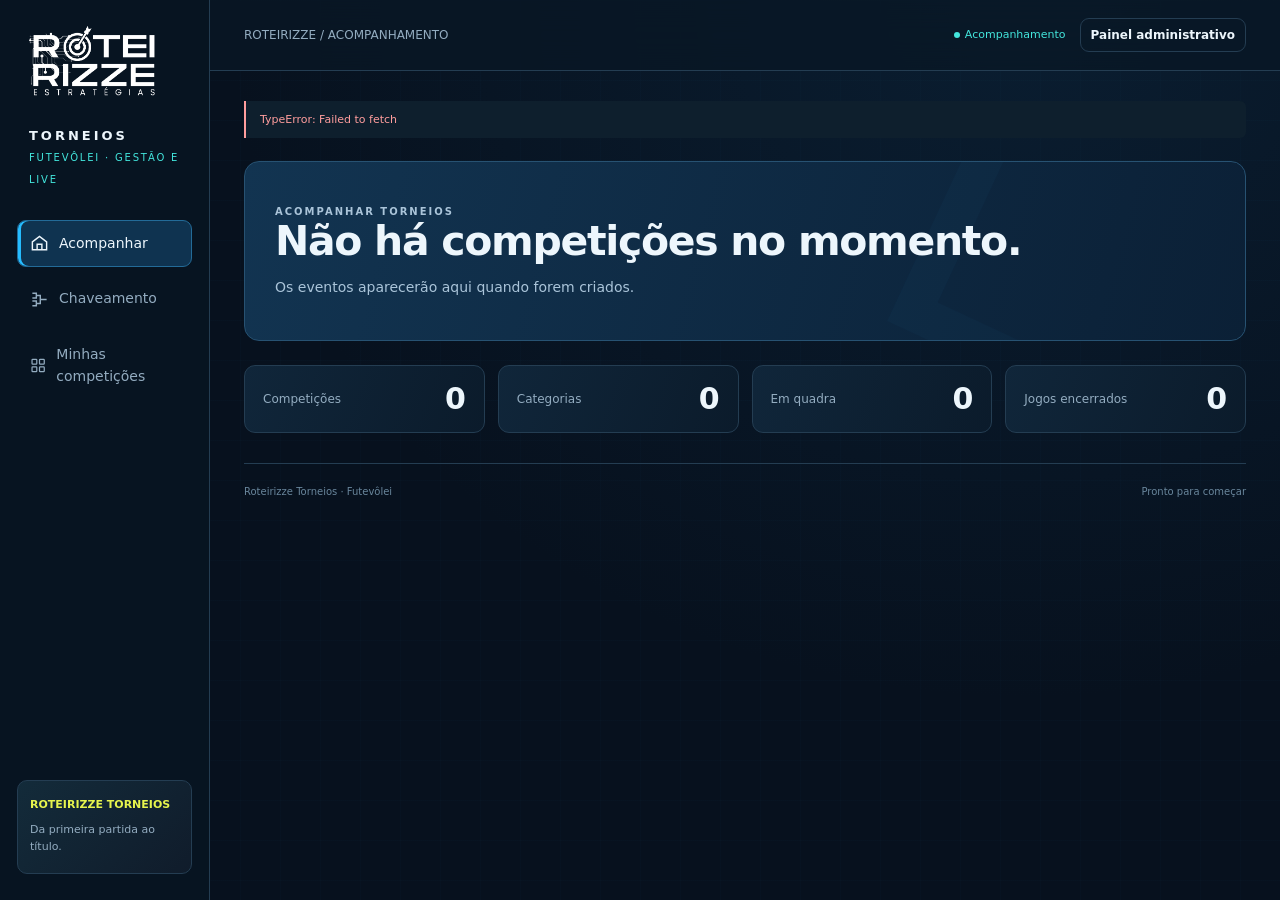
==== index.html @ d8298e72 "V5.0.3" ====
<!doctype html>
<html lang="pt-BR"><head><meta charset="utf-8"><script>/* Keep assets relative to the project folder on clean routes ending in /. */
(function(){if(!location.pathname.endsWith('/'))return;var parts=location.pathname.split('/').filter(Boolean),leaf=(parts.pop()||'').toLowerCase();if(['admin','inscricoes','chaveamento','index'].indexOf(leaf)<0)return;var base=document.createElement('base');base.href='../';document.head.appendChild(base);})();</script><meta name="referrer" content="no-referrer"><script src="auth-redirect.js?v=5.1.0" defer></script><meta name="viewport" content="width=device-width,initial-scale=1"><meta name="theme-color" content="#071321"><title>Acompanhar | Roteirizze Torneios</title><meta name="description" content="Categorias, sorteio e acompanhamento de competições de futevôlei."><link rel="icon" href="assets/logo-color.png" type="image/png"><link rel="stylesheet" href="styles.css?v=5.1.0"><script src="templates.js?v=5.1.0" defer></script><script src="routing.js?v=5.1.0" defer></script><script src="engine.js?v=5.1.0" defer></script><script src="layout.js?v=5.1.0" defer></script><script src="config.js?v=5.1.0" defer></script><script src="vendor/supabase.js?v=2.118.0" defer></script><script src="cloud.js?v=5.1.0" defer></script><script src="features.js?v=5.1.0" defer></script><script src="draw-show.js?v=5.1.0" defer></script><script src="management.js?v=5.1.0" defer></script><script src="app.js?v=5.1.0" defer></script></head><body><div id="app"></div><dialog id="modal"></dialog><div id="toast" role="status" aria-live="polite"></div><noscript>Ative o JavaScript para usar o painel e acompanhar a competição.</noscript></body></html>
---- styles.css ----
:root{color-scheme:dark;--bg:#07111e;--panel:#0e2032;--panel2:#12283d;--line:#243d52;--text:#edf6fc;--muted:#93acc0;--blue:#25bcff;--cyan:#43e6dd;--yellow:#e6f44d;--red:#ff9d9d;--shadow:0 10px 40px #0004}*{box-sizing:border-box}body{margin:0;background:radial-gradient(ellipse at 80% 0,#10375755,transparent 55%),var(--bg);color:var(--text);font:14px/1.55 system-ui,-apple-system,Segoe UI,sans-serif}body:before{content:'';position:fixed;inset:0;pointer-events:none;background-image:linear-gradient(#3d8bbc06 1px,transparent 1px),linear-gradient(90deg,#3d8bbc06 1px,transparent 1px);background-size:40px 40px;z-index:-1}button,input,select,textarea{font:inherit}button,a{-webkit-tap-highlight-color:transparent;touch-action:manipulation}button{cursor:pointer}a{color:inherit;text-decoration:none}button,.btn{display:inline-flex;align-items:center;justify-content:center;gap:7px;border:1px solid var(--line);background:#142b3f;color:var(--text);border-radius:9px;padding:10px 14px;font-weight:650;line-height:1.4;min-height:42px}button:hover,.btn:hover{border-color:var(--blue);background:#193b55}button.primary,.btn.primary{background:linear-gradient(120deg,#1386e3,#17bceb);border-color:#38cdff;color:white;box-shadow:0 0 19px #1ca9ff33}button.lime,.btn.lime{background:var(--yellow);border-color:var(--yellow);color:#18200a;box-shadow:0 0 18px #d9f13922}button.ghost,.btn.ghost{background:transparent}button.danger{color:var(--red);border-color:#713b4a;background:#341f2c}button.small,.btn.small{font-size:12px;padding:7px 10px;min-height:34px}button:disabled{opacity:.4;cursor:not-allowed;box-shadow:none}button:focus-visible,a:focus-visible,input:focus-visible,textarea:focus-visible,select:focus-visible{outline:3px solid var(--cyan);outline-offset:3px}input,select,textarea{background:#081727;border:1px solid #304c62;color:var(--text);border-radius:8px;padding:11px 12px;width:100%;min-width:0;min-height:44px}textarea{resize:vertical}label{display:block;color:var(--muted);font-size:12px;font-weight:600}label input,label select,label textarea{margin-top:7px}input::placeholder,textarea::placeholder{color:#688297}select{cursor:pointer}.app-shell{display:grid;grid-template-columns:210px minmax(0,1fr);min-height:100vh}.sidebar{border-right:1px solid var(--line);background:#081522eb;padding:26px 17px;display:flex;flex-direction:column;gap:30px;position:sticky;top:0;height:100vh}.logo{display:flex;align-items:center;gap:11px;padding:0 12px}.logo img{width:126px;height:70px;object-fit:contain}.sidebar .product{padding:0 12px}.product strong{display:block;letter-spacing:3px;font-size:13px}.product span{color:var(--cyan);font-size:10px;text-transform:uppercase;letter-spacing:1.8px}.side-nav{display:flex;flex-direction:column;gap:8px}.side-nav a{padding:12px;border:1px solid transparent;border-radius:9px;color:var(--muted);display:flex;gap:10px;align-items:center}.side-nav a.active{color:var(--text);border-color:#236b98;background:#0f3350;box-shadow:inset 3px 0 var(--blue)}.side-nav svg{width:19px;height:19px;stroke:currentColor;fill:none;stroke-width:1.8}.sidebar-foot{margin-top:auto;padding:12px;border:1px solid var(--line);border-radius:10px;background:linear-gradient(135deg,#132b3a,#101c2b)}.sidebar-foot b{color:var(--yellow);font-size:11px}.sidebar-foot p{font-size:11px;color:var(--muted);margin:6px 0}.main-wrap{min-width:0}.topbar{display:flex;align-items:center;justify-content:space-between;gap:12px;padding:18px 34px;border-bottom:1px solid var(--line);background:#091726c9}.crumb{font-size:12px;color:var(--muted)}.toplinks{display:flex;align-items:center;gap:14px}.toplinks .sync{font-size:11px;color:var(--cyan)}main{max-width:1640px;padding:30px 34px 60px;margin:auto}.kicker{font-size:10px;font-weight:800;letter-spacing:2px;text-transform:uppercase;color:var(--cyan);margin:0 0 10px}.hero{border:1px solid #275272;border-radius:15px;padding:30px;background:linear-gradient(105deg,#123451,#0b2036);position:relative;overflow:hidden;display:flex;justify-content:space-between;align-items:center;gap:20px;margin-bottom:24px}.hero:after{content:'';position:absolute;width:300px;height:300px;right:30px;top:-120px;transform:rotate(25deg);border:38px solid #21b7ff0c;pointer-events:none}.hero .copy{position:relative;z-index:1;max-width:900px}.hero h1{font-size:clamp(27px,3.2vw,46px);line-height:1.12;letter-spacing:-1.3px;margin:0 0 12px;overflow-wrap:anywhere}.hero p{margin:0;color:#aac4d9}.hero .actions{margin-top:20px}.actions{display:flex;gap:10px;flex-wrap:wrap}.section-head{display:flex;align-items:center;justify-content:space-between;gap:14px;flex-wrap:wrap;margin:25px 0 16px}.section-head h2,h2{font-size:21px;letter-spacing:-.4px;margin:0}h3{font-size:16px;margin:0}p{margin:0 0 12px}.muted,.help{color:var(--muted)}.help{font-size:12px;line-height:1.7}.local-alert{font-size:11px;color:#a0b7c8;background:#0e1f2d;border-left:2px solid var(--cyan);padding:10px 14px;margin-bottom:23px;border-radius:0 6px 6px 0}.local-alert.error{border-color:var(--red);color:var(--red)}.stats{display:grid;grid-template-columns:repeat(4,minmax(0,1fr));gap:13px;margin:20px 0}.stat{background:linear-gradient(110deg,#10263a,#0b1b2b);border:1px solid var(--line);border-radius:11px;padding:18px;display:flex;align-items:center;justify-content:space-between;gap:8px}.stat b{font-size:30px;line-height:1;color:var(--text)}.stat span{color:var(--muted);font-size:12px}.stat.highlight b{color:var(--yellow)}.panel{background:linear-gradient(130deg,#102236,#0b1b2a);border:1px solid var(--line);border-radius:13px;padding:23px;margin-bottom:20px;min-width:0}.panel-head{display:flex;align-items:center;justify-content:space-between;gap:15px;margin-bottom:20px}.form-grid{display:grid;grid-template-columns:2fr 1fr 1fr;gap:15px}.two-col{display:grid;grid-template-columns:1fr 1fr;gap:18px}.grid{display:grid;grid-template-columns:repeat(3,minmax(0,1fr));gap:15px}.category-card{border:1px solid var(--line);border-radius:12px;padding:21px;background:#0f2437;position:relative;overflow:hidden}.category-card:before{content:'';width:55px;height:55px;background:#e6f44d10;position:absolute;right:-20px;top:-24px;transform:rotate(45deg)}.category-card h3{font-size:19px;margin:13px 0 7px;overflow-wrap:anywhere}.category-meta{display:flex;gap:14px;color:var(--muted);font-size:12px;margin:10px 0 18px}.tag{display:inline-flex;align-items:center;gap:4px;border:1px solid #2b5871;background:#122f45;border-radius:5px;padding:3px 7px;color:#9bd6f4;font-size:10px;font-weight:750;white-space:nowrap}.tag.lime{color:var(--yellow);border-color:#607031;background:#303b1b}.tag.live{color:var(--cyan);border-color:#286b62;background:#143b39}.tag.done{color:#8fdfb3;background:#153c2e;border-color:#2f5b45}.tag.waiting{color:#90a5b7;border-color:#34465a;background:#182b3e}.progress{height:3px;border-radius:3px;background:#20394d;overflow:hidden;margin:15px 0}.progress i{display:block;background:var(--cyan);height:100%;box-shadow:0 0 8px var(--cyan)}.empty{padding:45px 24px;text-align:center;border:1px dashed #325777;border-radius:13px;grid-column:1/-1;color:var(--muted)}.empty h2{color:var(--text);margin:8px 0 12px}.empty p{max-width:500px;margin:0 auto 20px}.court-grid{display:grid;grid-template-columns:repeat(3,1fr);gap:15px}.court-grid.one{grid-template-columns:1fr}.court-grid.two{grid-template-columns:repeat(2,1fr)}.court{border:1px solid #304f67;background:linear-gradient(135deg,#15334d,#0c2135);border-radius:12px;overflow:hidden}.court.busy{border-color:#398a82}.court-header{padding:15px 18px;border-bottom:1px solid #2a4a61;display:flex;justify-content:space-between;align-items:center;gap:10px}.court-header strong{letter-spacing:1px;font-size:12px}.court-body{padding:18px}.court-body .team-vs{font-size:17px;line-height:1.6;margin:8px 0 15px;overflow-wrap:anywhere}.court-body .versus{font-size:10px;color:var(--muted)}.court .help{margin:0 0 16px}.workflow{display:grid;grid-template-columns:repeat(4,1fr);gap:9px;margin:0 0 23px}.step{padding:13px 14px;border:1px solid var(--line);border-radius:9px;color:var(--muted);font-size:12px;display:flex;gap:9px;align-items:center}.step b{width:23px;height:23px;display:grid;place-items:center;border-radius:50%;background:#193348;font-size:11px}.step.active{border-color:#2988b4;color:white;background:#12334d}.step.done{color:var(--cyan)}.team-inputs{display:grid;grid-template-columns:repeat(2,minmax(0,1fr));gap:12px;margin:18px 0}.team-form{border:1px solid var(--line);border-radius:10px;padding:14px;background:#0b1d2d}.team-form-head{display:flex;justify-content:space-between;margin-bottom:11px;font-size:11px;color:var(--muted)}.team-form .row{display:grid;grid-template-columns:1fr 1fr;gap:10px}.toolbar{display:flex;gap:12px;align-items:end;flex-wrap:wrap;margin:22px 0}.toolbar label{min-width:160px;flex:1}.toolbar .search{flex:2}.category-select{max-width:380px}.draw-summary{padding:18px;border:1px solid #3d5c73;border-radius:10px;background:#142b3d;margin:18px 0}.draw-list{display:grid;grid-template-columns:repeat(3,minmax(0,1fr));gap:10px}.draw-slot{border:1px solid var(--line);border-radius:9px;background:#0b1d2d;padding:15px;display:flex;align-items:start;gap:12px}.draw-slot .slot{color:var(--blue);font-weight:800;min-width:24px}.draw-slot strong{display:block;font-size:13px;overflow-wrap:anywhere}.draw-slot small{color:var(--muted);font-size:10px}.model-note{font-size:12px;padding:14px;border:1px solid #496157;border-radius:9px;background:#192b27;color:#bdd4bd;margin:14px 0}.match{background:#10263a;border:1px solid #2b465f;border-radius:11px;padding:15px;min-width:0;position:relative}.match.live{border-color:#2ea98f;box-shadow:inset 0 3px var(--cyan),0 0 17px #26cdb514}.match.done{border-color:#31634d}.match.waiting{background:#0c1e30;border-color:#233a50}.match .top{display:flex;justify-content:space-between;gap:7px;align-items:center;margin-bottom:12px;font-size:11px;color:var(--muted)}.match .top b{color:var(--text);letter-spacing:1px}.team-row{display:flex;justify-content:space-between;align-items:center;gap:10px;padding:8px 10px;border-radius:5px;background:#19334b;margin:5px 0;min-height:42px}.team-row span{overflow-wrap:anywhere;min-width:0;font-size:13px}.team-row strong{font-size:20px;min-width:22px;text-align:center}.team-row.win{background:#2b3921;color:var(--yellow)}.team-row.pending{color:#8ca6bb;font-size:12px}.match-source{font-size:10px;color:#7798af;display:block;margin-top:3px}.match-footer{display:flex;justify-content:space-between;align-items:center;gap:7px;font-size:10px;color:var(--muted);margin-top:13px}.phase{font-size:10px;color:var(--cyan);text-transform:uppercase;letter-spacing:1px;margin:0 0 9px}.tabs{display:flex;gap:8px;margin:18px 0;flex-wrap:wrap}.tabs button.active,.tabs a.active{background:#15446a;border-color:#329fc7;color:#b5eeff}.bracket-layout{display:grid;grid-template-columns:minmax(0,1fr) 240px minmax(0,1fr);gap:18px;align-items:start}.bracket-lane{min-width:0;border:1px solid var(--line);border-radius:12px;background:#081929;overflow:hidden}.lane-head{padding:16px 17px;border-bottom:1px solid var(--line);background:#10283d}.lane-head h3{font-size:14px}.lane-head .help{margin:4px 0 0;font-size:10px}.losers .lane-head{background:#1d2c35;border-bottom-color:#716e2a}.losers .lane-head h3{color:var(--yellow)}.lane-scroll{overflow:auto;max-height:1100px;padding:18px;scrollbar-color:#315f7f #091a29}.tree{position:relative;display:flex;gap:32px;width:max-content;isolation:isolate;align-items:stretch;min-height:670px}.tree.reversed{flex-direction:row-reverse}.tree svg{position:absolute;inset:0;z-index:0;pointer-events:none;overflow:visible}.round-col{width:220px;display:flex;flex-direction:column;justify-content:space-around;gap:18px;position:relative;z-index:1}.round-label{font-size:10px;text-transform:uppercase;letter-spacing:1px;color:var(--muted);text-align:center;margin-bottom:4px}.round-col .match{width:220px;min-height:176px;padding:12px}.round-col .team-row{min-height:35px;padding:6px 8px}.round-col .team-row span{font-size:11px}.round-col .team-row strong{font-size:16px}.round-col .match-source{display:none}.round-col .top{font-size:10px}.round-col .tag{font-size:9px;padding:2px 5px}.finals{display:flex;flex-direction:column;gap:18px}.final-title{text-align:center;padding:17px;color:var(--cyan);font-size:12px;font-weight:800;letter-spacing:1px}.finals .match{margin:0}.finals .match.final{border-color:#8a8b35;background:linear-gradient(130deg,#273523,#152b2e)}.champion{border:1px solid #6a8538;background:linear-gradient(120deg,#2c3a20,#102d31);border-radius:12px;padding:22px;margin:20px 0}.champion h2{color:var(--yellow);margin:5px 0 8px}.champion p{margin:0}.podium-grid{display:grid;grid-template-columns:repeat(3,1fr);gap:12px}.podium-place{padding:17px;border:1px solid var(--line);border-radius:10px;background:#10253a;overflow-wrap:anywhere}.podium-place b{display:block;color:var(--yellow);font-size:11px;margin-bottom:8px}.legend{display:flex;gap:18px;flex-wrap:wrap;font-size:11px;color:var(--muted);margin:15px 0}.legend i{display:inline-block;width:18px;height:2px;background:var(--blue);vertical-align:middle;margin-right:6px}.legend i.l{background:var(--yellow)}.mobile-lanes{display:none}.details{border:1px solid var(--line);border-radius:9px;padding:13px 16px;color:var(--muted);font-size:12px;margin:20px 0}.details summary{cursor:pointer;color:var(--text);font-weight:650}.details p{margin:12px 0 0}.table-scroll{overflow:auto}table{border-collapse:collapse;width:100%;min-width:600px;font-size:12px}th,td{border-bottom:1px solid var(--line);padding:11px 14px;text-align:left}th{color:var(--muted);font-weight:650}.footer{display:flex;gap:15px;justify-content:space-between;border-top:1px solid var(--line);padding-top:20px;margin-top:30px;color:#69869c;font-size:10px}.status-dot{width:6px;height:6px;border-radius:50%;display:inline-block;background:var(--cyan);margin-right:5px}.score-grid{display:grid;grid-template-columns:1fr 1fr;gap:15px;margin:22px 0}.score-grid input{font-size:34px;text-align:center;padding:12px}.error-text{color:var(--red);font-size:12px;min-height:20px;margin:12px 0}.modal-head{display:flex;justify-content:space-between;align-items:start;gap:14px;margin-bottom:15px}dialog{border:1px solid #347194;background:linear-gradient(135deg,#132b40,#091b2d);border-radius:15px;width:min(560px,calc(100% - 26px));max-height:90vh;overflow:auto;color:var(--text);padding:25px;box-shadow:0 20px 100px #0009}dialog::backdrop{background:#020b14c9;backdrop-filter:blur(5px)}#toast{position:fixed;bottom:26px;left:50%;transform:translateX(-50%);max-width:calc(100% - 32px);padding:13px 20px;border:1px solid #36bbef;border-radius:10px;background:#113855;color:white;box-shadow:var(--shadow);z-index:100;font-size:13px;display:none}.notice{border:1px solid #3b5c73;background:#142e42;border-radius:9px;padding:14px;margin:18px 0;font-size:12px;color:#b0cbdc}.roster-team{display:flex;gap:12px;align-items:center;border:1px solid var(--line);border-radius:9px;padding:15px;background:#102438}.roster-team .num{font-size:12px;color:var(--blue);font-weight:800}.roster-team strong{font-size:13px;overflow-wrap:anywhere}.roster-team small{font-size:10px;display:block;color:var(--muted)}.roster{display:grid;grid-template-columns:repeat(3,1fr);gap:11px}.tableprint-title{display:none}.model-table td:last-child{max-width:600px;white-space:normal}@media(prefers-reduced-motion:reduce){*,*:before,*:after{animation:none!important;scroll-behavior:auto!important}}@media(max-width:1250px){.grid{grid-template-columns:repeat(2,minmax(0,1fr))}.bracket-layout{grid-template-columns:minmax(0,1fr) 215px minmax(0,1fr);gap:10px}.form-grid{grid-template-columns:1fr 1fr}.form-grid label:first-child{grid-column:1/-1}.roster{grid-template-columns:repeat(2,1fr)}.court-grid{grid-template-columns:repeat(2,1fr)}.draw-list{grid-template-columns:repeat(2,minmax(0,1fr))}}@media(max-width:950px){.app-shell{grid-template-columns:1fr}.sidebar{height:auto;position:static;border-right:0;border-bottom:1px solid var(--line);padding:12px 20px;display:flex;flex-direction:row;align-items:center;gap:20px}.logo{padding:0}.logo img{width:95px;height:52px}.sidebar .product,.sidebar-foot{display:none}.side-nav{flex-direction:row;gap:6px;margin-left:auto}.side-nav a{padding:10px;font-size:12px}.topbar{padding:13px 22px}main{padding:24px 22px 45px}.bracket-layout{display:block}.bracket-lane,.finals{margin-bottom:18px}.mobile-lanes{display:flex}.bracket-layout[data-lane=W]>.losers,.bracket-layout[data-lane=W]>.finals,.bracket-layout[data-lane=L]>.winners,.bracket-layout[data-lane=L]>.finals,.bracket-layout[data-lane=F]>.bracket-lane{display:none}.finals{max-width:620px;margin:0 auto}.tree{min-height:600px}.lane-scroll{max-height:none}.two-col{grid-template-columns:1fr}}@media(max-width:600px){body{font-size:13px}.sidebar{padding:10px 15px;gap:10px}.logo img{width:76px;height:45px}.side-nav a{padding:8px;min-height:42px;font-size:10px;gap:5px}.side-nav svg{width:16px;height:16px}.topbar{padding:10px 16px}.toplinks .sync{display:none}.crumb{font-size:10px}.toplinks .btn{padding:7px 10px;min-height:34px;font-size:11px}main{padding:19px 15px 40px}.hero{padding:22px 19px;border-radius:12px;gap:8px}.hero h1{font-size:29px;letter-spacing:-.8px}.hero p{font-size:12px}.hero .copy{min-width:0}.kicker{font-size:9px;letter-spacing:1.5px}.stats{grid-template-columns:repeat(2,minmax(0,1fr));gap:8px}.stat{padding:15px 13px}.stat b{font-size:26px}.stat span{font-size:10px}.grid,.court-grid,.court-grid.two,.team-inputs,.draw-list,.roster{grid-template-columns:1fr}.form-grid{grid-template-columns:1fr}.form-grid label:first-child{grid-column:auto}.panel{padding:18px 15px}.section-head h2,h2{font-size:19px}.category-card{padding:18px}.workflow{gap:5px}.step{padding:10px 5px;flex-direction:column;gap:6px;text-align:center;font-size:9px}.step b{width:21px;height:21px}.toolbar{gap:10px}.toolbar label,.toolbar .search{min-width:calc(50% - 10px);flex:1}.toolbar .category-select{max-width:none;width:100%;flex:100%}.toolbar .search{flex:100%}.team-form{padding:13px}.team-form .row{gap:9px}.team-form input{font-size:12px;padding:10px}.team-row span{font-size:12px}.score-grid{gap:10px}.score-grid input{font-size:30px}.podium-grid{grid-template-columns:1fr}.footer{flex-direction:column;gap:5px}.actions .btn,.actions button{font-size:12px}.hero .actions .btn{padding:9px 11px}.local-alert{font-size:10px}.lane-scroll{padding:13px}.round-col,.round-col .match{width:215px}dialog{padding:20px}.model-note{font-size:11px}.mobile-lanes button{flex:1;padding:9px 7px;font-size:11px}.details{font-size:11px}.topbar .sync{display:none}}@media print{body{background:white;color:black;font-size:10px}.sidebar,.topbar,.local-alert,.toolbar,.tabs,button,.btn,.actions,.footer,.workflow,.mobile-lanes,.screenonly{display:none!important}.app-shell{display:block}main{padding:0}.hero{background:white;border:0;padding:5px;color:black}.hero h1{font-size:24px;color:black}.hero p,.kicker{color:#444}.hero img{display:none}.panel,.category-card,.match,.team-row,.stat,.court,.court-header,.court-body{background:white!important;color:black!important;border-color:#aaa!important}.muted,.help,.match-source,.phase{color:#555!important}.team-row.win{color:#153c10!important}.team-row span{color:black!important}.grid{grid-template-columns:repeat(3,minmax(0,1fr));gap:7px}.match{break-inside:avoid;font-size:10px;padding:10px}.team-row{padding:4px;min-height:30px}.team-row strong{font-size:16px}.stats{margin:8px 0}.stat{padding:8px}.stat b{font-size:20px!important;color:black!important}.tag{background:white!important;border-color:#aaa!important;color:black!important}.bracket-layout{display:block}.bracket-lane,.finals{display:block!important;break-before:page;margin-top:15px}.lane-scroll{max-height:none;overflow:visible;zoom:.55}.lane-head,.losers .lane-head{background:white;color:black;border-color:#aaa}.lane-head h3,.final-title{color:black!important}.tree{min-height:500px}.round-col .match{width:220px}.table-scroll{overflow:visible}table{min-width:0}.tableprint-title{display:block}.champion,.podium-place{background:white;border-color:#aaa;color:black}.champion h2,.podium-place b{color:black}.match-footer{color:#555}.model-note{background:white;color:black;border-color:#aaa}}
@media(max-width:950px){.app-shell{grid-template-columns:minmax(0,1fr)}.sidebar{min-width:0}.main-wrap{width:100%}}
@media(max-width:600px){.sidebar{flex-direction:column;align-items:stretch;gap:7px}.sidebar .logo{align-self:center}.side-nav{display:grid;grid-template-columns:repeat(3,minmax(0,1fr));margin-left:0;width:100%}.side-nav a{justify-content:center;padding:8px 4px;min-width:0;font-size:10px}.side-nav a span{min-width:0}.topbar{flex-wrap:wrap}.court-body .kicker{overflow-wrap:anywhere}}
[hidden]{display:none!important}.workflow-simple{display:flex;align-items:center;gap:13px;margin:0 0 22px;color:var(--muted);font-size:12px}.workflow-simple .active{color:var(--cyan);font-weight:750}.matchup-title{font-size:18px;font-weight:700;line-height:1.5;margin:15px 0 22px;overflow-wrap:anywhere}.matchup-title small{display:block;font-size:12px;font-weight:500;color:var(--muted);margin:4px 0}.team-row strong.wo-score{font-size:12px;white-space:nowrap}.hero:after{right:-80px;border-color:#22baff07}.hero{min-height:180px}.hero .copy{max-width:100%}.versus{text-transform:none}.score-grid{margin:18px 0}.panel-head{flex-wrap:wrap}
@media(max-width:600px){.hero{min-height:150px}.matchup-title{font-size:16px}}
/* Quadras de areia e chaveamento com decisão central */
.form-grid{grid-template-columns:2fr 1fr}
.sand-court{padding:21px 13px;background:radial-gradient(ellipse at 30% 20%,#f3dfad99,transparent 60%),repeating-radial-gradient(circle at 10% 40%,#a8834915 0 1px,transparent 1px 5px),#cdb281;border-radius:9px;margin:14px 0 18px;box-shadow:inset 0 0 25px #785a3433}
.court-lines{position:relative;display:grid;grid-template-columns:1fr 1fr;border:3px solid #2161a3;min-height:150px;aspect-ratio:2/1;max-height:300px;max-width:600px;margin:auto}
.court-half{display:flex;flex-direction:column;align-items:center;justify-content:center;text-align:center;gap:10px;padding:12px;min-width:0;color:#162d41}
.court-half strong{font-size:clamp(12px,1.2vw,17px);line-height:1.45;overflow-wrap:anywhere;text-shadow:0 1px #fff5}
.court-side{font-size:9px;letter-spacing:1.2px;font-weight:800;color:#324f63}
.court-net{position:absolute;left:50%;top:-12px;bottom:-12px;width:5px;transform:translateX(-50%);background:repeating-linear-gradient(to bottom,#f3f8ff 0 4px,#476177 4px 6px);box-shadow:3px 0 0 #1d3b5244}
.court-net:before,.court-net:after{content:'';position:absolute;left:-3px;width:11px;height:7px;border-radius:2px;background:#19374f}.court-net:before{top:0}.court-net:after{bottom:0}
.court-controls{display:flex;justify-content:center;align-items:center;min-height:36px}.court-controls .help{margin:0}.court-grid.one .court-body{max-width:800px;margin:auto}.court-grid.one .sand-court{width:min(640px,100%)}
.championship-scroll{overflow:auto;padding:22px;scrollbar-color:#315f7f #091a29}.championship-tree{position:relative;isolation:isolate}.championship-tree>svg{position:absolute;inset:0;z-index:-1;pointer-events:none;overflow:visible}.bracket-node{position:absolute;width:236px}.bracket-node .match{min-height:232px;padding:12px}.bracket-node .team-row{min-height:57px;padding:7px 8px}.bracket-node .team-row span{font-size:12px;line-height:1.35}.bracket-node .match-source{font-size:9px;line-height:1.3}.bracket-node .team-row strong{font-size:17px}.bracket-node .tag{font-size:9px}.bracket-node .phase{font-size:9px}.title-node .match{border-color:var(--yellow);background:linear-gradient(140deg,#303e25,#102b39);box-shadow:0 0 28px #d5ed3615}.title-node .phase{color:var(--yellow);font-weight:800}.bracket-heading{position:absolute;top:0;width:236px;color:var(--cyan);font-size:12px;font-weight:800;letter-spacing:1.5px;text-align:center}.bracket-heading span{display:block;color:var(--muted);font-size:10px;letter-spacing:0;font-weight:400;margin-top:5px}.bracket-heading.center{color:var(--yellow)}.repechage{margin-top:24px}.repechage .tree{flex-direction:row}.repechage .lane-scroll{max-height:none}.repechage .round-col{justify-content:space-around}.championship .lane-head{border-left:3px solid var(--cyan)}
@media(max-width:600px){.form-grid{grid-template-columns:1fr}.court-half{padding:10px 8px}.court-lines{min-height:145px}.court-half strong{font-size:12px}.championship-scroll{padding:15px}.legend{gap:10px;font-size:10px}}
@media print{.championship-scroll{overflow:visible;zoom:.35}.sand-court{background:#ecdfc5!important}.court-half strong,.court-side{color:#162d41!important}.repechage{break-before:page}.championship-tree .match{background:white!important}.bracket-heading,.bracket-heading span{color:black!important}}

.loser-node .match{border-color:#6d7540}.loser-node .phase,.losers-heading{color:var(--yellow)}
/* Compact bracket viewport; positions remain the resolved tournament graph. */
.championship .lane-head{display:flex;align-items:center;justify-content:space-between;gap:12px;flex-wrap:wrap}.bracket-tools{display:flex;align-items:center;gap:8px;padding:10px 15px;border-bottom:1px solid var(--line);background:#0d2233}.bracket-tools button{min-height:36px;padding:6px 12px;font-size:12px}.bracket-tools output{font-size:11px;color:var(--cyan);min-width:38px;text-align:center}.championship-scroll{height:560px;max-height:65vh;min-height:300px;padding:16px;overscroll-behavior:contain;-webkit-overflow-scrolling:touch}.bracket-surface{position:relative}.bracket-scale{position:absolute;left:0;top:0;transform-origin:top left}.bracket-node .match{min-height:176px;padding:10px}.bracket-node .phase{display:none}.bracket-node .top{margin-bottom:7px}.bracket-node .team-row{min-height:40px;margin:4px 0;padding:5px 7px}.bracket-node .team-row span{font-size:12px}.bracket-node .match-footer{margin-top:8px;min-height:20px}.bracket-node .match-source{font-size:8px;margin-top:2px}.bracket-node .match-footer button{min-height:28px;padding:4px 8px;font-size:10px}.bracket-open{overflow:hidden}.championship.bracket-fullscreen{position:fixed;inset:0;width:100vw;height:100dvh;z-index:900;background:#081929;border:0;border-radius:0;margin:0;overflow:hidden}.bracket-fullscreen .championship-scroll{position:relative;max-height:none;min-height:0;max-width:none;background:#081929;margin:0}.bracket-fullscreen .lane-head{padding:10px 15px}.bracket-fullscreen .lane-head>button[data-action=bracket-fullscreen]{display:none}.bracket-fullscreen .bracket-close{margin-left:auto}.bracket-fullscreen .bracket-tools{padding:7px 15px}.bracket-fullscreen .bracket-tools button{min-height:32px}.roster-team{padding:14px 17px}
@media(max-width:600px){.championship-scroll{height:410px;max-height:58vh;min-height:280px}.championship .lane-head{padding:13px}.championship .lane-head h3{font-size:12px}.championship .lane-head>button{width:100%}.bracket-tools{gap:6px;padding:9px 10px}.bracket-tools button{padding:6px 9px;font-size:11px}.bracket-fullscreen .lane-head{flex-wrap:nowrap}.bracket-fullscreen .lane-head .help{display:none}.bracket-fullscreen .lane-head>button.bracket-close{width:auto;white-space:nowrap}.bracket-fullscreen .bracket-tools button{font-size:11px}}
@media print{.bracket-tools{display:none!important}.championship-scroll{height:auto;max-height:none;overflow:visible}.bracket-scale{transform:none!important}.bracket-surface{width:auto!important}}
.auth-page{min-height:100dvh;display:grid;place-items:center;padding:24px;max-width:none}.auth-card{width:min(440px,100%);border:1px solid #2b5674;border-radius:18px;padding:32px;background:linear-gradient(145deg,#123149,#0a1c2e);box-shadow:0 25px 100px #0005}.auth-logo{width:130px;height:75px;object-fit:contain;margin-bottom:20px}.auth-card h1{font-size:27px;line-height:1.2;margin:10px 0}.auth-card label{margin:15px 0}.auth-card form>button{width:100%}.auth-card>button{margin-top:12px;display:block;width:100%}.auth-card .auth-public{display:block;text-align:center;margin-top:24px;color:var(--cyan);font-size:12px}.saving button,.saving input,.saving select,.saving textarea{pointer-events:none;opacity:.65}.saving:after{content:'Salvando no servidor…';position:fixed;bottom:16px;left:50%;transform:translateX(-50%);padding:12px 20px;background:#15446a;border:1px solid var(--cyan);border-radius:10px;color:white;z-index:1200;font-size:13px}
.bracket-fullscreen .bracket-surface{margin-left:auto;margin-right:auto}

/* Duplas eliminadas: indicação visual derivada dos resultados. */
.team-row.eliminated,.team-row.win.eliminated{background:#3b202a;border-color:#a74a59;color:#ffb3bc;box-shadow:inset 3px 0 #ff687c}
.team-row.eliminated>span{color:#ffb3bc}
.eliminated-label{display:block;font-size:9px;line-height:1.25;font-weight:700;color:#ff91a0;margin-top:3px}

.team-row.eliminated .match-source{color:#c997a0}
@media print{.team-row.eliminated{border-left:3px solid #a00020!important}.eliminated-label,.team-row.eliminated>span{color:#8a0018!important}}

/* Celebração apenas na vitória da final e no pódio. */
.team-row.win.champion-team{position:relative;isolation:isolate;overflow:hidden;background:linear-gradient(115deg,#493617,#74561e,#493617);border:1px solid #edc75c;color:#fff0b3;animation:champion-glow 3s ease-in-out infinite}
.team-row.champion-team>span,.team-row.champion-team>strong{position:relative;z-index:1;color:#fff0b3}
.champion-label{display:flex;align-items:center;gap:6px;color:#ffdb75;font-size:9px;font-weight:800;letter-spacing:.5px;margin-top:5px}
.champion-crown{display:inline-block;width:23px;height:21px;flex:none;color:#ffd35c;filter:drop-shadow(0 0 5px #ffd35c88);animation:crown-shine 3s ease-in-out infinite;vertical-align:middle}
.team-row.champion-team .match-source{color:#e2cd94}
.champion-team:before,.champion-celebration:before{content:'';position:absolute;z-index:0;top:-40%;bottom:-40%;left:-65%;width:45%;background:linear-gradient(90deg,transparent,#fff8cc44,transparent);transform:skewX(-20deg);animation:champion-sweep 4.8s ease-in-out infinite;pointer-events:none}
.champion-celebration{position:relative;isolation:isolate;overflow:hidden;border-color:#d7ad44;background:linear-gradient(120deg,#3f3017,#132a32);animation:champion-glow 3s ease-in-out infinite}
.champion-celebration>*{position:relative;z-index:1}.champion-celebration>.champion-crown{display:block;width:43px;height:36px;margin-bottom:12px}.champion-celebration h2{color:#ffdf82}.podium-place.first-place{border-color:#ad8b3b;background:linear-gradient(135deg,#3c311b,#142c37)}.podium-place.first-place b{color:#ffdf82}
@keyframes champion-glow{0%,100%{box-shadow:0 0 8px #edbe3822,inset 0 0 8px #ffd35c0d}50%{box-shadow:0 0 21px #edbe3855,inset 0 0 14px #ffd35c18}}
@keyframes crown-shine{0%,100%{filter:drop-shadow(0 0 3px #ffd35c66);transform:translateY(0)}50%{filter:drop-shadow(0 0 8px #ffe795cc);transform:translateY(-2px)}}
@keyframes champion-sweep{0%,55%{left:-65%;opacity:0}60%{opacity:1}90%,100%{left:150%;opacity:0}}
@media(prefers-reduced-motion:reduce){.champion-team,.champion-celebration,.champion-crown,.champion-team:before,.champion-celebration:before{animation:none!important}.champion-team:before,.champion-celebration:before{display:none}}
@media print{.champion-team,.champion-celebration,.champion-crown{animation:none!important;box-shadow:none!important;filter:none!important}.champion-team:before,.champion-celebration:before{display:none}.champion-crown,.champion-label{color:#705100!important}.team-row.champion-team{border:2px solid #9b791b!important}.team-row.champion-team>span,.team-row.champion-team>strong{color:#5a4000!important}}

/* Table sequence, bionic entries and finishing positions. */
.sequence-panel{margin:0 0 18px;padding:18px;border:1px solid var(--line);border-radius:12px;background:var(--panel)}
.sequence-panel h3{margin-bottom:12px}.sequence-blocks{display:flex;flex-wrap:wrap;gap:8px}
.sequence-block{display:flex;flex-direction:column;gap:3px;padding:10px 14px;border:1px solid var(--line);border-radius:8px;background:#0a1928;color:var(--muted);min-width:115px}
.sequence-block strong{font-size:12px}.sequence-block span{font-size:13px}.sequence-block small{font-size:10px}
.sequence-block.current{border-color:var(--cyan);color:var(--text);background:#103440}.sequence-block.current small{color:var(--cyan)}.sequence-block.complete{border-color:#3a665c}.sequence-block.complete small{color:#95d7bd}
.bionic-label{display:block;color:var(--cyan);font-size:9px;font-weight:700;margin-top:3px}.placement-label{display:block;color:#b8cfdf;font-size:10px;font-weight:700;margin-top:3px}
.podium-grid{grid-template-columns:repeat(4,minmax(0,1fr))}
@media(max-width:900px){.podium-grid{grid-template-columns:repeat(2,minmax(0,1fr))}}
@media(max-width:480px){.sequence-blocks{display:grid;grid-template-columns:repeat(2,minmax(0,1fr))}.sequence-block{min-width:0}.podium-grid{grid-template-columns:1fr}}

/* Familiar two-half bracket: games stay on the path of their feeder matches. */
.bracket-half-heading{position:absolute;text-align:center;color:var(--cyan);font-size:14px;font-weight:800;letter-spacing:1px}
.bracket-half-heading.losers-heading{color:var(--yellow)}.bracket-half-heading span{display:block;margin-top:4px;color:var(--muted);font-size:10px;letter-spacing:0;font-weight:400}
.decision-caption{position:absolute;bottom:calc(100% + 10px);left:0;width:100%;text-align:center;color:var(--cyan);font-size:12px;font-weight:800;letter-spacing:1px}
.title-node .decision-caption{color:var(--yellow)}.entry-summary{color:var(--muted);font-size:12px;margin:6px 0 12px}
@media print{.bracket-half-heading,.bracket-half-heading span,.decision-caption{color:#222!important}}
/* Competition dashboard and result review. */
.dashboard-summary{display:grid;grid-template-columns:repeat(3,minmax(0,1fr));gap:12px;margin:20px 0}.dashboard-summary>div{display:flex;flex-direction:column;padding:20px;border:1px solid var(--line);border-radius:12px;background:var(--panel)}.dashboard-summary strong{font-size:30px;color:var(--cyan)}.dashboard-summary span{color:var(--muted);font-size:12px}
.competition-grid .category-card{display:flex;flex-direction:column;gap:12px}.competition-grid .actions{margin-top:auto}.organizers-panel{margin-top:30px}.organizers-panel h2{margin-bottom:12px}.organizer-list{margin-top:20px}.organizer-row{display:flex;align-items:center;justify-content:space-between;gap:14px;padding:14px 0;border-top:1px solid var(--line)}.organizer-row strong{overflow-wrap:anywhere}.organizer-row small{display:block;color:var(--muted)}
.match.conflict{border-color:#b88a45}.tag.conflict{color:#ffda96;border-color:#8c6b35;background:#3d301f}.conflict-card-note{font-size:9px;color:#e5c486;margin:7px 0 0}.correction-notice{border-color:#8c6b35}.review-check{display:flex;align-items:flex-start;gap:10px;margin:18px 0;font-size:12px}.review-check input{width:18px;min-height:18px;flex:none;margin:2px 0}.sequence-block.current{border-color:#315f7f}.sequence-block.current small{color:var(--muted)}
@media(max-width:600px){.dashboard-summary{gap:7px}.dashboard-summary>div{padding:12px}.dashboard-summary strong{font-size:24px}.dashboard-summary span{font-size:10px}.organizer-row{align-items:flex-start;flex-wrap:wrap}}

.auth-account{padding:12px 14px;border:1px solid var(--border,#284458);border-radius:10px;overflow-wrap:anywhere}.auth-card .actions{margin-top:24px}.auth-card .auth-account{color:#55ded1}
/* 5.1: navigation, event identity and broadcast draw. */
.topbar{position:sticky;top:0;z-index:40;backdrop-filter:blur(18px)}.menu-trigger,.sidebar-close,.nav-backdrop{display:none}.competition-logo{display:inline-flex;width:76px;height:76px;object-fit:contain;aspect-ratio:1;border:1px solid #34556a;border-radius:18px;background:#081a29;flex-shrink:0;padding:5px}.competition-logo.large{width:128px;height:128px}.logo-placeholder{align-items:center;justify-content:center;color:#52d2dd;background:linear-gradient(135deg,#173e53,#0a1b2a)}.logo-placeholder svg{width:32px;height:32px;stroke:currentColor;fill:none;stroke-width:1.5}.hero{display:flex;align-items:center;gap:26px}.hero-logo{width:100px;height:100px;position:relative;z-index:1}.hero .copy{flex:1;min-width:0}.competition-grid .competition-logo{margin-bottom:17px}.logo-panel{display:grid;grid-template-columns:minmax(200px,1fr) minmax(300px,1.4fr);gap:28px;align-items:center}.logo-panel h2{margin-top:0}.logo-panel .help{max-width:420px}.logo-upload-row{display:flex;gap:20px;align-items:center}.logo-upload-row label{flex:1;min-width:0}.logo-upload-row small{display:block;color:var(--muted);margin-top:8px;font-weight:400}.logo-upload-row input{width:100%}.semifinal-panel{display:flex;gap:22px;align-items:center;justify-content:space-between}.semifinal-panel p{margin:5px 0}.semifinal-panel small{color:var(--muted)}.cross-preview{display:grid;grid-template-columns:1fr 1fr;gap:14px;margin:20px 0}.cross-preview article{border:1px solid var(--line);border-radius:13px;padding:18px;background:#0a1d2d}.cross-preview article>strong{color:var(--cyan)}.cross-preview article p{font-size:16px;font-weight:700;overflow-wrap:anywhere}.cross-preview small{color:var(--muted)}
.draw-show-open{overflow:hidden}.draw-stage{width:min(1240px,calc(100vw - 24px));height:calc(100dvh - 24px);max-width:none;max-height:none;padding:0;border:1px solid #285c75;border-radius:20px;color:var(--text);background:radial-gradient(ellipse at 60% 0,#1c668b55,transparent 65%),#071522;box-shadow:0 30px 100px #000a}.draw-stage::backdrop{background:#020a13e8;backdrop-filter:blur(10px)}.draw-stage:fullscreen{width:100vw;height:100dvh;border:0;border-radius:0}.draw-shell{height:100%;display:flex;flex-direction:column;padding:28px 40px;position:relative;isolation:isolate;overflow:auto}.draw-shell>header{display:flex;align-items:center;gap:20px;z-index:1}.draw-shell header h2{font-size:clamp(20px,3vw,30px);margin:0;line-height:1.1}.draw-shell header p{margin:5px 0;color:var(--muted)}.draw-shell header .kicker{color:var(--cyan);font-size:10px;letter-spacing:2px}.draw-shell header>button{margin-left:auto}.draw-shell>main{flex:1;display:grid;place-items:center;min-height:280px;padding:35px 0;position:relative;width:100%;max-width:none}.draw-intro{text-align:center}.draw-intro h1{font-size:clamp(30px,5vw,68px);line-height:1.05;max-width:680px;letter-spacing:-2px;margin:20px auto}.draw-intro>p:not(.kicker){color:var(--muted)}.draw-intro strong{color:var(--cyan);font-size:13px;letter-spacing:1px}.draw-match{width:min(720px,100%);text-align:center;border:1px solid #33759666;border-radius:20px;background:linear-gradient(135deg,#123d56cc,#0b1e32ee);padding:28px;box-shadow:0 20px 80px #020b14aa;animation:draw-enter .55s cubic-bezier(.2,.8,.2,1) both}.draw-game-number{display:inline-block;font-size:11px;letter-spacing:3px;color:var(--cyan);margin-bottom:20px}.draw-team{display:flex;flex-direction:column;align-items:center;gap:5px;animation:team-enter .65s calc(var(--reveal)*.18s) both}.draw-team>span{font-size:clamp(22px,3.7vw,48px);line-height:1.12;font-weight:800;letter-spacing:-1px;overflow-wrap:anywhere}.draw-team small,.draw-later small{font-size:9px;color:var(--yellow);letter-spacing:1px;text-transform:uppercase}.draw-vs{display:block;color:#39c9dd;font-size:30px;font-weight:200;padding:16px}.draw-shell>footer{z-index:1;text-align:center}.draw-status{color:var(--muted);font-size:11px}.draw-progress{height:3px;background:#2c485c;border-radius:20px;max-width:420px;margin:14px auto}.draw-progress i{display:block;height:100%;width:0;background:linear-gradient(90deg,var(--blue),var(--cyan));transition:width .4s}.draw-shell #draw-counter{color:var(--cyan);font-size:11px;letter-spacing:1px}.draw-shell footer .actions{justify-content:center;margin-top:18px}.draw-orbit{position:absolute;z-index:-1;left:50%;top:44%;width:390px;height:390px;transform:translate(-50%,-50%);border-radius:50%;display:grid;place-items:center;color:#8feaff07;font-size:110px;font-weight:900;letter-spacing:-7px;pointer-events:none}.draw-orbit i{position:absolute;inset:0;border:1px solid #41a8cb15;border-left:2px solid #43ddde33;border-radius:50%;animation:draw-orbit 16s linear infinite}.draw-orbit i:nth-child(2){inset:-40px;animation-direction:reverse;animation-duration:25s}.draw-all{width:100%}.draw-all>h2{text-align:center;font-size:18px;margin-bottom:22px}.draw-grid{display:grid;grid-template-columns:repeat(3,minmax(0,1fr));gap:13px}.draw-grid .draw-match{padding:16px;animation:none;border-radius:13px}.draw-grid .draw-team>span{font-size:17px;letter-spacing:0}.draw-grid .draw-game-number{margin-bottom:12px;font-size:9px}.draw-grid .draw-vs{padding:8px;font-size:19px}.draw-grid .draw-team{animation:none}.draw-later{margin:22px auto 0;max-width:800px;text-align:center}.draw-later h3{font-size:12px;color:var(--muted);text-transform:uppercase;letter-spacing:1px}.draw-later>span{display:inline-flex;flex-direction:column;gap:4px;padding:12px 16px;border:1px solid var(--line);border-radius:10px;margin:5px;font-weight:700}
@keyframes draw-enter{from{opacity:0;transform:translateY(22px) scale(.97)}to{opacity:1;transform:none}}@keyframes team-enter{from{opacity:0;transform:translateY(14px)}to{opacity:1;transform:none}}@keyframes draw-orbit{to{transform:rotate(360deg)}}
@media(max-width:950px){.menu-trigger,.sidebar-close{display:inline-flex}.menu-trigger{flex-shrink:0}.sidebar-close{align-self:flex-end}.sidebar#site-sidebar{display:flex;position:fixed;inset:0 auto 0 0;width:265px;height:100dvh;flex-direction:column;align-items:stretch;gap:25px;padding:20px;z-index:90;border-right:1px solid var(--line);border-bottom:0;background:#081522;transform:translateX(-105%);transition:transform .2s ease;overflow:auto}.nav-open .sidebar#site-sidebar{transform:translateX(0)}.nav-open .nav-backdrop{display:block;position:fixed;inset:0;z-index:80;background:#020914bb;border:0;border-radius:0;width:100%;height:100%}#site-sidebar .side-nav{display:flex;flex-direction:column;gap:10px;width:100%;margin:0}#site-sidebar .side-nav a{justify-content:flex-start;font-size:14px;padding:14px}#site-sidebar .side-nav svg{width:19px;height:19px}#site-sidebar .product{display:block}#site-sidebar .logo{align-self:center}body.nav-open{overflow:hidden}.topbar .crumb{flex:1;font-size:10px}.topbar .toplinks{margin-left:auto}.logo-panel{grid-template-columns:1fr}.draw-grid{grid-template-columns:repeat(2,minmax(0,1fr))}}
@media(max-width:600px){.topbar{gap:10px}.topbar .toplinks{width:100%;justify-content:flex-end}.hero{flex-direction:column;align-items:flex-start;gap:12px}.hero-logo{width:70px;height:70px}.semifinal-panel{flex-direction:column;align-items:flex-start}.cross-preview{grid-template-columns:1fr}.logo-upload-row{align-items:flex-start;flex-direction:column}.draw-shell{padding:18px}.draw-shell header{gap:12px;flex-wrap:wrap}.draw-shell header .competition-logo{width:54px;height:54px;border-radius:12px}.draw-shell header>div{flex:1}.draw-shell header>button{font-size:10px;padding:6px}.draw-shell>main{padding:25px 0;min-height:250px}.draw-intro h1{letter-spacing:-1px}.draw-match{padding:22px 15px}.draw-shell footer .actions{gap:6px}.draw-shell footer button{padding:9px;font-size:11px}.draw-grid{grid-template-columns:1fr}.draw-grid .draw-team>span{font-size:20px}.draw-orbit{width:220px;height:220px}}
@media(prefers-reduced-motion:reduce){.draw-match,.draw-team,.draw-orbit i{animation:none!important}.draw-progress i,.sidebar#site-sidebar{transition:none!important}}
@media print{.menu-trigger,.nav-backdrop,.sidebar-close,.logo-panel,.draw-stage,.semifinal-panel{display:none!important}.hero-logo{width:60px;height:60px}}
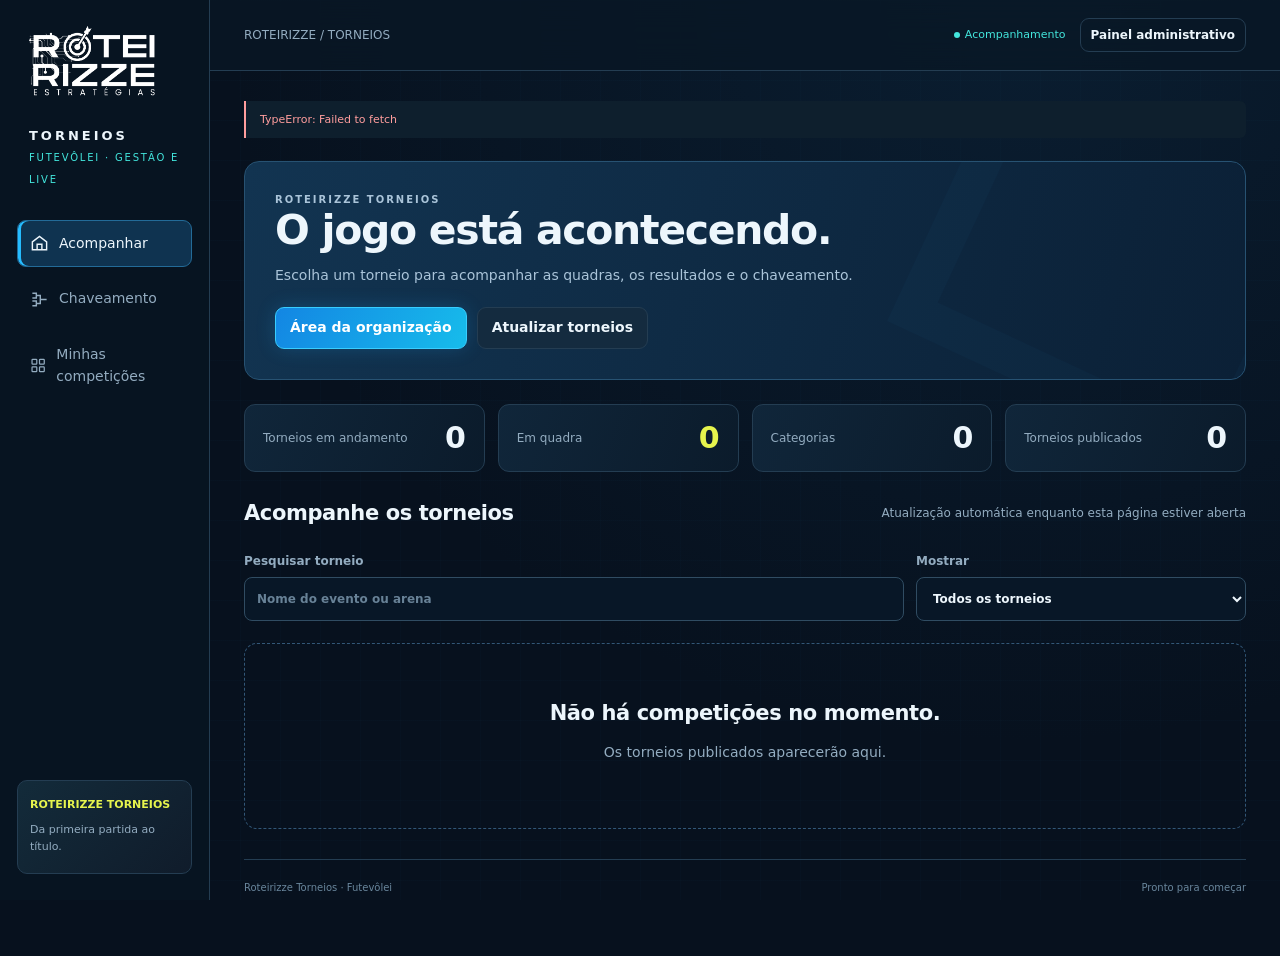
==== commit 41d9d79c: "V5.3.0" ====
--- a/index.html
+++ b/index.html
@@ -1,3 +1,3 @@
 <!doctype html>
 <html lang="pt-BR"><head><meta charset="utf-8"><script>/* Keep assets relative to the project folder on clean routes ending in /. */
-(function(){if(!location.pathname.endsWith('/'))return;var parts=location.pathname.split('/').filter(Boolean),leaf=(parts.pop()||'').toLowerCase();if(['admin','inscricoes','chaveamento','index'].indexOf(leaf)<0)return;var base=document.createElement('base');base.href='../';document.head.appendChild(base);})();</script><meta name="referrer" content="no-referrer"><script src="auth-redirect.js?v=5.1.0" defer></script><meta name="viewport" content="width=device-width,initial-scale=1"><meta name="theme-color" content="#071321"><title>Acompanhar | Roteirizze Torneios</title><meta name="description" content="Categorias, sorteio e acompanhamento de competições de futevôlei."><link rel="icon" href="assets/logo-color.png" type="image/png"><link rel="stylesheet" href="styles.css?v=5.1.0"><script src="templates.js?v=5.1.0" defer></script><script src="routing.js?v=5.1.0" defer></script><script src="engine.js?v=5.1.0" defer></script><script src="layout.js?v=5.1.0" defer></script><script src="config.js?v=5.1.0" defer></script><script src="vendor/supabase.js?v=2.118.0" defer></script><script src="cloud.js?v=5.1.0" defer></script><script src="features.js?v=5.1.0" defer></script><script src="draw-show.js?v=5.1.0" defer></script><script src="management.js?v=5.1.0" defer></script><script src="app.js?v=5.1.0" defer></script></head><body><div id="app"></div><dialog id="modal"></dialog><div id="toast" role="status" aria-live="polite"></div><noscript>Ative o JavaScript para usar o painel e acompanhar a competição.</noscript></body></html>+(function(){if(!location.pathname.endsWith('/'))return;var parts=location.pathname.split('/').filter(Boolean),leaf=(parts.pop()||'').toLowerCase();if(['admin','inscricoes','chaveamento','index'].indexOf(leaf)<0)return;var base=document.createElement('base');base.href='../';document.head.appendChild(base);})();</script><meta name="referrer" content="no-referrer"><script src="auth-redirect.js?v=5.2.0" defer></script><meta name="viewport" content="width=device-width,initial-scale=1"><meta name="theme-color" content="#071321"><title>Acompanhar | Roteirizze Torneios</title><meta name="description" content="Categorias, sorteio e acompanhamento de competições de futevôlei."><link rel="icon" href="assets/favicon.ico?v=5.2.0" sizes="any"><link rel="icon" href="assets/favicon-32.png?v=5.2.0" type="image/png" sizes="32x32"><link rel="apple-touch-icon" href="assets/apple-touch-icon.png?v=5.2.0"><link rel="stylesheet" href="styles.css?v=5.2.0"><script src="templates.js?v=5.2.0" defer></script><script src="routing.js?v=5.2.0" defer></script><script src="engine.js?v=5.2.0" defer></script><script src="layout.js?v=5.2.0" defer></script><script src="config.js?v=5.2.0" defer></script><script src="vendor/supabase.js?v=2.118.0" defer></script><script src="cloud.js?v=5.2.0" defer></script><script src="viewport.js?v=5.2.0" defer></script><script src="print-bracket.js?v=5.2.0" defer></script><script src="portal.js?v=5.2.0" defer></script><script src="features.js?v=5.2.0" defer></script><script src="draw-show.js?v=5.2.0" defer></script><script src="management.js?v=5.2.0" defer></script><script src="app.js?v=5.2.0" defer></script></head><body><div id="app"></div><dialog id="modal"></dialog><div id="toast" role="status" aria-live="polite"></div><noscript>Ative o JavaScript para usar o painel e acompanhar a competição.</noscript></body></html>
--- a/styles.css
+++ b/styles.css
@@ -80,3 +80,7 @@
 @media(max-width:600px){.topbar{gap:10px}.topbar .toplinks{width:100%;justify-content:flex-end}.hero{flex-direction:column;align-items:flex-start;gap:12px}.hero-logo{width:70px;height:70px}.semifinal-panel{flex-direction:column;align-items:flex-start}.cross-preview{grid-template-columns:1fr}.logo-upload-row{align-items:flex-start;flex-direction:column}.draw-shell{padding:18px}.draw-shell header{gap:12px;flex-wrap:wrap}.draw-shell header .competition-logo{width:54px;height:54px;border-radius:12px}.draw-shell header>div{flex:1}.draw-shell header>button{font-size:10px;padding:6px}.draw-shell>main{padding:25px 0;min-height:250px}.draw-intro h1{letter-spacing:-1px}.draw-match{padding:22px 15px}.draw-shell footer .actions{gap:6px}.draw-shell footer button{padding:9px;font-size:11px}.draw-grid{grid-template-columns:1fr}.draw-grid .draw-team>span{font-size:20px}.draw-orbit{width:220px;height:220px}}
 @media(prefers-reduced-motion:reduce){.draw-match,.draw-team,.draw-orbit i{animation:none!important}.draw-progress i,.sidebar#site-sidebar{transition:none!important}}
 @media print{.menu-trigger,.nav-backdrop,.sidebar-close,.logo-panel,.draw-stage,.semifinal-panel{display:none!important}.hero-logo{width:60px;height:60px}}
+/* 5.2: viewport gestures, public tournament directory and print sheet. */
+.championship-scroll{padding:0!important;touch-action:none;cursor:grab;scroll-behavior:auto!important;overscroll-behavior:contain;user-select:none}.bracket-gesture .championship-scroll{cursor:grabbing}.bracket-scale{left:16px;top:16px;will-change:transform;transform-origin:0 0}.bracket-fullscreen .bracket-surface{margin:0}.bracket-tools button{touch-action:manipulation}.public-event .event-live{color:var(--cyan);font-size:12px;min-height:36px}.public-directory .public-event h3{font-size:22px;line-height:1.2;overflow-wrap:anywhere}.public-directory .actions{margin-top:auto}.public-event{display:flex;flex-direction:column}.public-event .competition-logo{align-self:flex-start}.public-event .tag{align-self:flex-start}.logo-preview{margin:0;flex-shrink:0}.logo-preview figcaption{font-size:9px;letter-spacing:1px;color:var(--cyan);margin-top:8px;text-align:center}.logo-feedback{font-size:12px;color:var(--muted);padding:10px 12px;border:1px solid var(--line);border-radius:8px}.logo-feedback.success{color:#75f1c7;border-color:#277e66;background:#0e453633}#print-root{display:none}
+@page{size:A4 landscape;margin:6mm}
+@media print{html,body{width:285mm!important;height:198mm!important;margin:0!important;padding:0!important;overflow:hidden!important;background:white!important}body>*:not(#print-root){display:none!important}body:before,body:after{display:none!important}#print-root{display:block!important;position:fixed;inset:0 auto auto 0;width:285mm!important;height:198mm!important;margin:0!important;padding:0!important;overflow:hidden!important;break-inside:avoid;page-break-inside:avoid}#print-root svg{display:block!important;width:100%!important;height:100%!important;max-width:none!important;print-color-adjust:exact;-webkit-print-color-adjust:exact}}
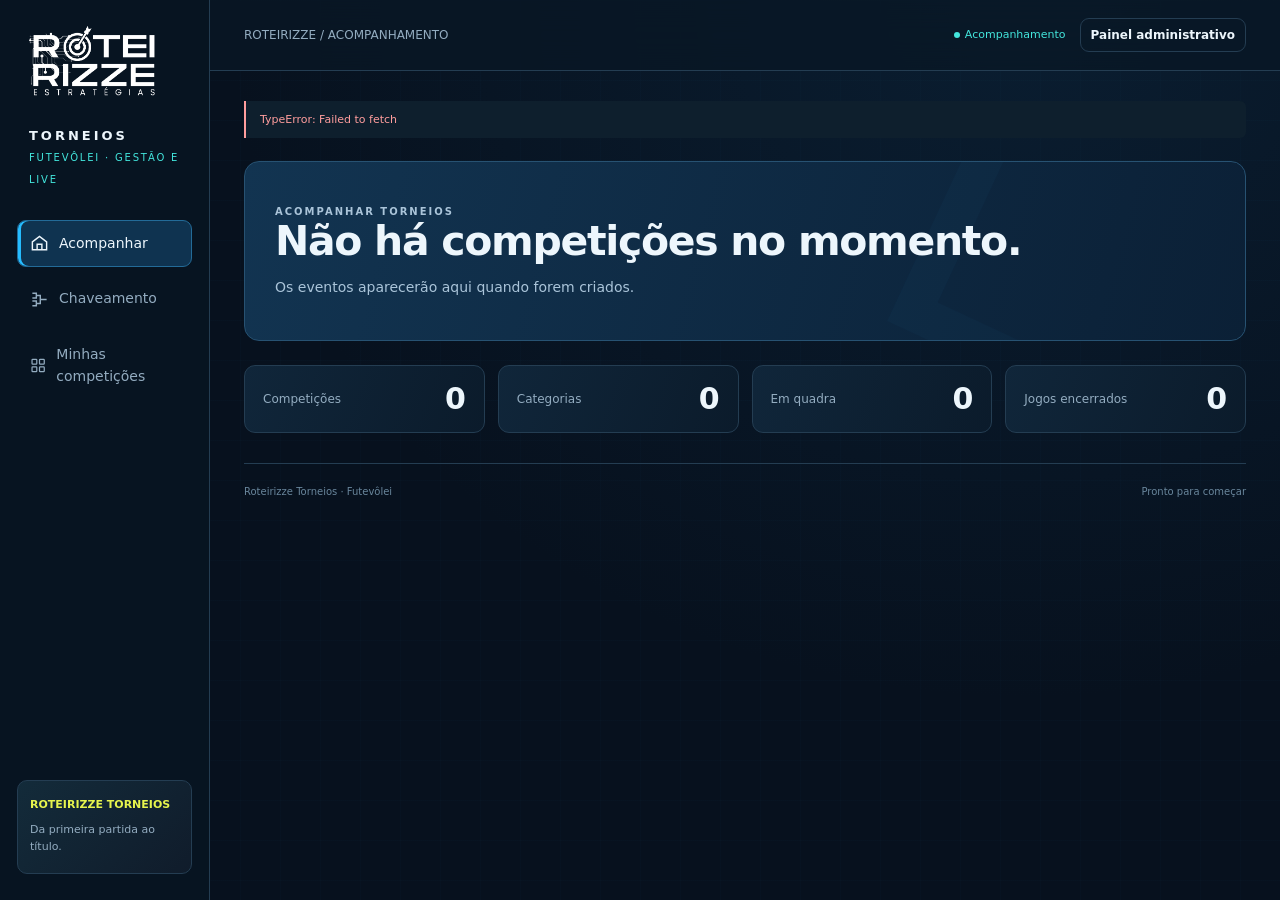
==== commit ac7639b9: "V5.4.0" ====
--- a/index.html
+++ b/index.html
@@ -1,3 +1,3 @@
 <!doctype html>
 <html lang="pt-BR"><head><meta charset="utf-8"><script>/* Keep assets relative to the project folder on clean routes ending in /. */
-(function(){if(!location.pathname.endsWith('/'))return;var parts=location.pathname.split('/').filter(Boolean),leaf=(parts.pop()||'').toLowerCase();if(['admin','inscricoes','chaveamento','index'].indexOf(leaf)<0)return;var base=document.createElement('base');base.href='../';document.head.appendChild(base);})();</script><meta name="referrer" content="no-referrer"><script src="auth-redirect.js?v=5.2.0" defer></script><meta name="viewport" content="width=device-width,initial-scale=1"><meta name="theme-color" content="#071321"><title>Acompanhar | Roteirizze Torneios</title><meta name="description" content="Categorias, sorteio e acompanhamento de competições de futevôlei."><link rel="icon" href="assets/favicon.ico?v=5.2.0" sizes="any"><link rel="icon" href="assets/favicon-32.png?v=5.2.0" type="image/png" sizes="32x32"><link rel="apple-touch-icon" href="assets/apple-touch-icon.png?v=5.2.0"><link rel="stylesheet" href="styles.css?v=5.2.0"><script src="templates.js?v=5.2.0" defer></script><script src="routing.js?v=5.2.0" defer></script><script src="engine.js?v=5.2.0" defer></script><script src="layout.js?v=5.2.0" defer></script><script src="config.js?v=5.2.0" defer></script><script src="vendor/supabase.js?v=2.118.0" defer></script><script src="cloud.js?v=5.2.0" defer></script><script src="viewport.js?v=5.2.0" defer></script><script src="print-bracket.js?v=5.2.0" defer></script><script src="portal.js?v=5.2.0" defer></script><script src="features.js?v=5.2.0" defer></script><script src="draw-show.js?v=5.2.0" defer></script><script src="management.js?v=5.2.0" defer></script><script src="app.js?v=5.2.0" defer></script></head><body><div id="app"></div><dialog id="modal"></dialog><div id="toast" role="status" aria-live="polite"></div><noscript>Ative o JavaScript para usar o painel e acompanhar a competição.</noscript></body></html>+(function(){if(!location.pathname.endsWith('/'))return;var parts=location.pathname.split('/').filter(Boolean),leaf=(parts.pop()||'').toLowerCase();if(['admin','inscricoes','chaveamento','index'].indexOf(leaf)<0)return;var base=document.createElement('base');base.href='../';document.head.appendChild(base);})();</script><meta name="referrer" content="no-referrer"><script src="auth-redirect.js?v=5.1.0" defer></script><meta name="viewport" content="width=device-width,initial-scale=1"><meta name="theme-color" content="#071321"><title>Acompanhar | Roteirizze Torneios</title><meta name="description" content="Categorias, sorteio e acompanhamento de competições de futevôlei."><link rel="icon" href="assets/logo-color.png" type="image/png"><link rel="stylesheet" href="styles.css?v=5.1.0"><script src="templates.js?v=5.1.0" defer></script><script src="routing.js?v=5.1.0" defer></script><script src="engine.js?v=5.1.0" defer></script><script src="layout.js?v=5.1.0" defer></script><script src="config.js?v=5.1.0" defer></script><script src="vendor/supabase.js?v=2.118.0" defer></script><script src="cloud.js?v=5.1.0" defer></script><script src="features.js?v=5.1.0" defer></script><script src="draw-show.js?v=5.1.0" defer></script><script src="management.js?v=5.1.0" defer></script><script src="app.js?v=5.1.0" defer></script></head><body><div id="app"></div><dialog id="modal"></dialog><div id="toast" role="status" aria-live="polite"></div><noscript>Ative o JavaScript para usar o painel e acompanhar a competição.</noscript></body></html>
--- a/styles.css
+++ b/styles.css
@@ -80,7 +80,3 @@
 @media(max-width:600px){.topbar{gap:10px}.topbar .toplinks{width:100%;justify-content:flex-end}.hero{flex-direction:column;align-items:flex-start;gap:12px}.hero-logo{width:70px;height:70px}.semifinal-panel{flex-direction:column;align-items:flex-start}.cross-preview{grid-template-columns:1fr}.logo-upload-row{align-items:flex-start;flex-direction:column}.draw-shell{padding:18px}.draw-shell header{gap:12px;flex-wrap:wrap}.draw-shell header .competition-logo{width:54px;height:54px;border-radius:12px}.draw-shell header>div{flex:1}.draw-shell header>button{font-size:10px;padding:6px}.draw-shell>main{padding:25px 0;min-height:250px}.draw-intro h1{letter-spacing:-1px}.draw-match{padding:22px 15px}.draw-shell footer .actions{gap:6px}.draw-shell footer button{padding:9px;font-size:11px}.draw-grid{grid-template-columns:1fr}.draw-grid .draw-team>span{font-size:20px}.draw-orbit{width:220px;height:220px}}
 @media(prefers-reduced-motion:reduce){.draw-match,.draw-team,.draw-orbit i{animation:none!important}.draw-progress i,.sidebar#site-sidebar{transition:none!important}}
 @media print{.menu-trigger,.nav-backdrop,.sidebar-close,.logo-panel,.draw-stage,.semifinal-panel{display:none!important}.hero-logo{width:60px;height:60px}}
-/* 5.2: viewport gestures, public tournament directory and print sheet. */
-.championship-scroll{padding:0!important;touch-action:none;cursor:grab;scroll-behavior:auto!important;overscroll-behavior:contain;user-select:none}.bracket-gesture .championship-scroll{cursor:grabbing}.bracket-scale{left:16px;top:16px;will-change:transform;transform-origin:0 0}.bracket-fullscreen .bracket-surface{margin:0}.bracket-tools button{touch-action:manipulation}.public-event .event-live{color:var(--cyan);font-size:12px;min-height:36px}.public-directory .public-event h3{font-size:22px;line-height:1.2;overflow-wrap:anywhere}.public-directory .actions{margin-top:auto}.public-event{display:flex;flex-direction:column}.public-event .competition-logo{align-self:flex-start}.public-event .tag{align-self:flex-start}.logo-preview{margin:0;flex-shrink:0}.logo-preview figcaption{font-size:9px;letter-spacing:1px;color:var(--cyan);margin-top:8px;text-align:center}.logo-feedback{font-size:12px;color:var(--muted);padding:10px 12px;border:1px solid var(--line);border-radius:8px}.logo-feedback.success{color:#75f1c7;border-color:#277e66;background:#0e453633}#print-root{display:none}
-@page{size:A4 landscape;margin:6mm}
-@media print{html,body{width:285mm!important;height:198mm!important;margin:0!important;padding:0!important;overflow:hidden!important;background:white!important}body>*:not(#print-root){display:none!important}body:before,body:after{display:none!important}#print-root{display:block!important;position:fixed;inset:0 auto auto 0;width:285mm!important;height:198mm!important;margin:0!important;padding:0!important;overflow:hidden!important;break-inside:avoid;page-break-inside:avoid}#print-root svg{display:block!important;width:100%!important;height:100%!important;max-width:none!important;print-color-adjust:exact;-webkit-print-color-adjust:exact}}
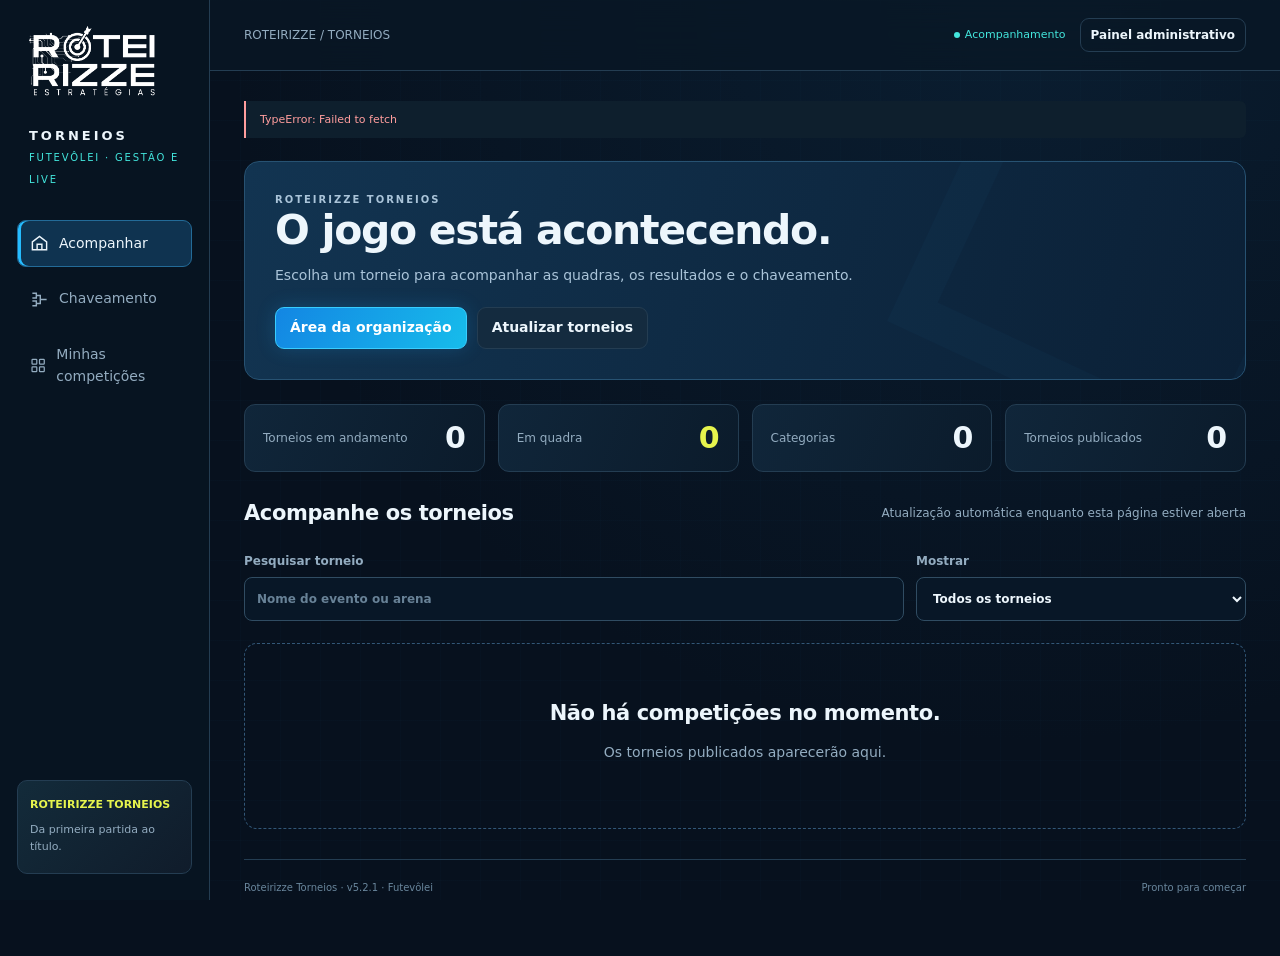
==== commit b7840ff3: "5.5.0" ====
--- a/index.html
+++ b/index.html
@@ -1,3 +1,3 @@
 <!doctype html>
 <html lang="pt-BR"><head><meta charset="utf-8"><script>/* Keep assets relative to the project folder on clean routes ending in /. */
-(function(){if(!location.pathname.endsWith('/'))return;var parts=location.pathname.split('/').filter(Boolean),leaf=(parts.pop()||'').toLowerCase();if(['admin','inscricoes','chaveamento','index'].indexOf(leaf)<0)return;var base=document.createElement('base');base.href='../';document.head.appendChild(base);})();</script><meta name="referrer" content="no-referrer"><script src="auth-redirect.js?v=5.1.0" defer></script><meta name="viewport" content="width=device-width,initial-scale=1"><meta name="theme-color" content="#071321"><title>Acompanhar | Roteirizze Torneios</title><meta name="description" content="Categorias, sorteio e acompanhamento de competições de futevôlei."><link rel="icon" href="assets/logo-color.png" type="image/png"><link rel="stylesheet" href="styles.css?v=5.1.0"><script src="templates.js?v=5.1.0" defer></script><script src="routing.js?v=5.1.0" defer></script><script src="engine.js?v=5.1.0" defer></script><script src="layout.js?v=5.1.0" defer></script><script src="config.js?v=5.1.0" defer></script><script src="vendor/supabase.js?v=2.118.0" defer></script><script src="cloud.js?v=5.1.0" defer></script><script src="features.js?v=5.1.0" defer></script><script src="draw-show.js?v=5.1.0" defer></script><script src="management.js?v=5.1.0" defer></script><script src="app.js?v=5.1.0" defer></script></head><body><div id="app"></div><dialog id="modal"></dialog><div id="toast" role="status" aria-live="polite"></div><noscript>Ative o JavaScript para usar o painel e acompanhar a competição.</noscript></body></html>+(function(){if(!location.pathname.endsWith('/'))return;var parts=location.pathname.split('/').filter(Boolean),leaf=(parts.pop()||'').toLowerCase();if(['admin','inscricoes','chaveamento','index'].indexOf(leaf)<0)return;var base=document.createElement('base');base.href='../';document.head.appendChild(base);})();</script><meta name="referrer" content="no-referrer"><script src="auth-redirect.js?v=5.2.1" defer></script><meta name="viewport" content="width=device-width,initial-scale=1"><meta name="theme-color" content="#071321"><title>Acompanhar | Roteirizze Torneios</title><meta name="description" content="Categorias, sorteio e acompanhamento de competições de futevôlei."><link rel="icon" href="assets/favicon.ico?v=5.2.1" sizes="any"><link rel="icon" href="assets/favicon-32.png?v=5.2.1" type="image/png" sizes="32x32"><link rel="apple-touch-icon" href="assets/apple-touch-icon.png?v=5.2.1"><link rel="stylesheet" href="styles.css?v=5.2.1"><script src="templates.js?v=5.2.1" defer></script><script src="routing.js?v=5.2.1" defer></script><script src="engine.js?v=5.2.1" defer></script><script src="layout.js?v=5.2.1" defer></script><script src="config.js?v=5.2.1" defer></script><script src="vendor/supabase.js?v=2.118.0" defer></script><script src="cloud.js?v=5.2.1" defer></script><script src="viewport.js?v=5.2.1" defer></script><script src="print-bracket.js?v=5.2.1" defer></script><script src="portal.js?v=5.2.1" defer></script><script src="features.js?v=5.2.1" defer></script><script src="draw-show.js?v=5.2.1" defer></script><script src="management.js?v=5.2.1" defer></script><script src="app.js?v=5.2.1" defer></script></head><body><div id="app"></div><dialog id="modal"></dialog><div id="toast" role="status" aria-live="polite"></div><noscript>Ative o JavaScript para usar o painel e acompanhar a competição.</noscript></body></html>
--- a/styles.css
+++ b/styles.css
@@ -80,3 +80,14 @@
 @media(max-width:600px){.topbar{gap:10px}.topbar .toplinks{width:100%;justify-content:flex-end}.hero{flex-direction:column;align-items:flex-start;gap:12px}.hero-logo{width:70px;height:70px}.semifinal-panel{flex-direction:column;align-items:flex-start}.cross-preview{grid-template-columns:1fr}.logo-upload-row{align-items:flex-start;flex-direction:column}.draw-shell{padding:18px}.draw-shell header{gap:12px;flex-wrap:wrap}.draw-shell header .competition-logo{width:54px;height:54px;border-radius:12px}.draw-shell header>div{flex:1}.draw-shell header>button{font-size:10px;padding:6px}.draw-shell>main{padding:25px 0;min-height:250px}.draw-intro h1{letter-spacing:-1px}.draw-match{padding:22px 15px}.draw-shell footer .actions{gap:6px}.draw-shell footer button{padding:9px;font-size:11px}.draw-grid{grid-template-columns:1fr}.draw-grid .draw-team>span{font-size:20px}.draw-orbit{width:220px;height:220px}}
 @media(prefers-reduced-motion:reduce){.draw-match,.draw-team,.draw-orbit i{animation:none!important}.draw-progress i,.sidebar#site-sidebar{transition:none!important}}
 @media print{.menu-trigger,.nav-backdrop,.sidebar-close,.logo-panel,.draw-stage,.semifinal-panel{display:none!important}.hero-logo{width:60px;height:60px}}
+/* 5.2: viewport gestures, public tournament directory and print sheet. */
+.championship-scroll{padding:0!important;touch-action:none;cursor:grab;scroll-behavior:auto!important;overscroll-behavior:contain;user-select:none}.bracket-gesture .championship-scroll{cursor:grabbing}.bracket-scale{left:16px;top:16px;will-change:transform;transform-origin:0 0}.bracket-fullscreen .bracket-surface{margin:0}.bracket-tools button{touch-action:manipulation}.public-event .event-live{color:var(--cyan);font-size:12px;min-height:36px}.public-directory .public-event h3{font-size:22px;line-height:1.2;overflow-wrap:anywhere}.public-directory .actions{margin-top:auto}.public-event{display:flex;flex-direction:column}.public-event .competition-logo{align-self:flex-start}.public-event .tag{align-self:flex-start}.logo-preview{margin:0;flex-shrink:0}.logo-preview figcaption{font-size:9px;letter-spacing:1px;color:var(--cyan);margin-top:8px;text-align:center}.logo-feedback{font-size:12px;color:var(--muted);padding:10px 12px;border:1px solid var(--line);border-radius:8px}.logo-feedback.success{color:#75f1c7;border-color:#277e66;background:#0e453633}#print-root{display:none}
+@page{size:A4 landscape;margin:6mm}
+@media print{html,body{width:285mm!important;height:198mm!important;margin:0!important;padding:0!important;overflow:hidden!important;background:white!important}body>*:not(#print-root){display:none!important}body:before,body:after{display:none!important}#print-root{display:block!important;position:fixed;inset:0 auto auto 0;width:285mm!important;height:198mm!important;margin:0!important;padding:0!important;overflow:hidden!important;break-inside:avoid;page-break-inside:avoid}#print-root svg{display:block!important;width:100%!important;height:100%!important;max-width:none!important;print-color-adjust:exact;-webkit-print-color-adjust:exact}}
+
+/* Resumo do sorteio: somente os confrontos rolam; controles têm espaço próprio. */
+.draw-shell{display:grid;grid-template-rows:auto minmax(0,1fr) auto;overflow:hidden;gap:12px}.draw-shell>main{display:block;min-height:0;overflow:auto;overscroll-behavior:contain;padding:24px 0;scrollbar-gutter:stable}.draw-shell>main>.draw-match{margin:20px auto}.draw-shell>main>.draw-intro{margin:24px auto}.draw-shell>footer{position:relative;padding:10px 0 0;background:#071522;border-top:1px solid #285c7555}.draw-grid .draw-match{width:100%;min-width:0}.draw-stage{overflow:hidden}
+@media(max-width:600px){.draw-shell{gap:8px;padding:14px}.draw-shell>main{min-height:0;padding:16px 0}.draw-shell>footer{padding-top:6px}.draw-shell footer .actions{margin-top:10px}.draw-status{margin:4px 0}.draw-progress{margin:8px auto}}
+
+/* Isola a altura da apresentação das margens globais de main. */
+.draw-shell>main{margin:0;height:100%;max-height:100%;align-self:stretch;min-width:0}
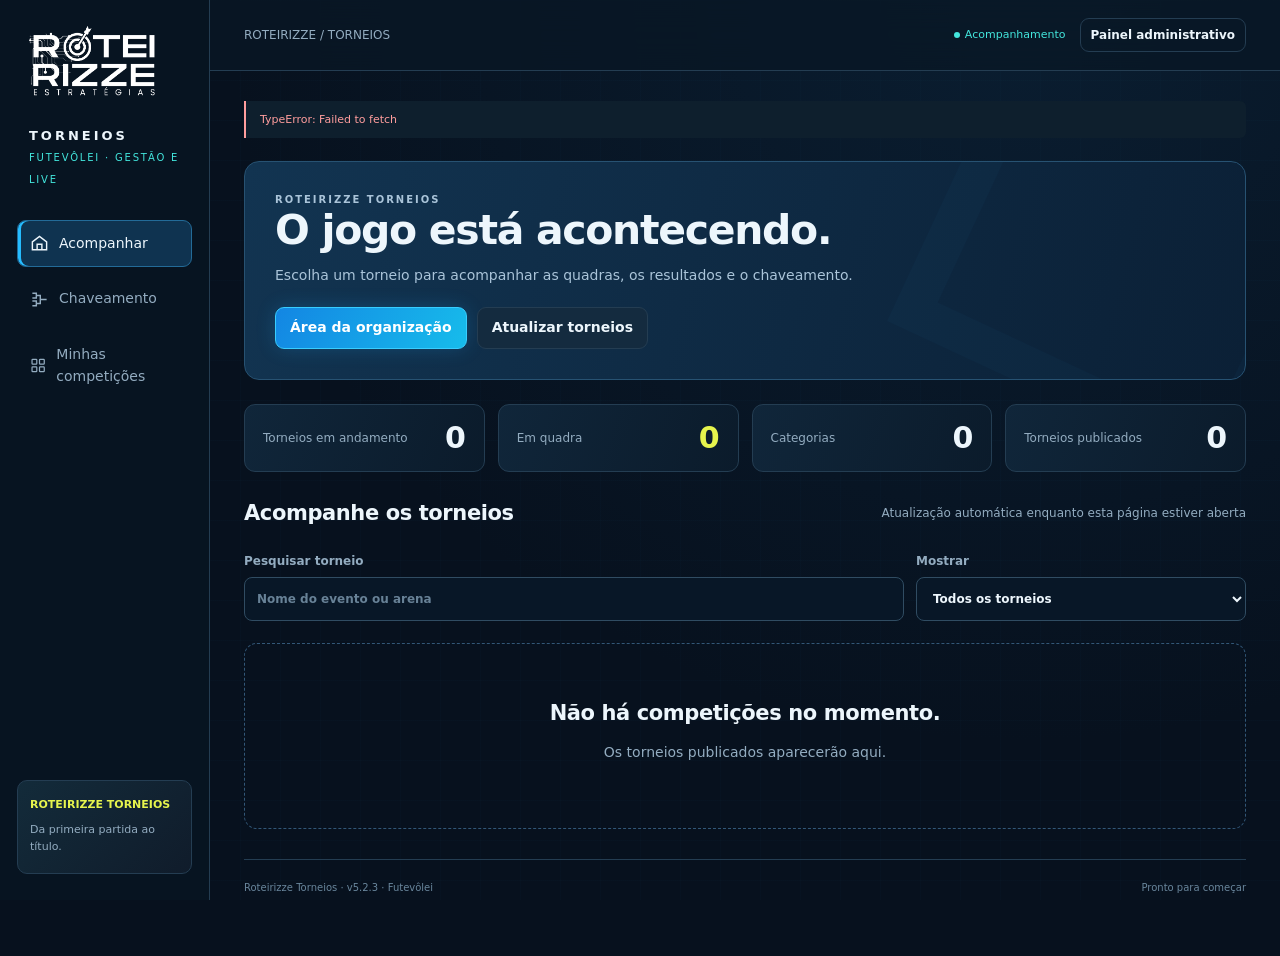
==== commit 97e7f1d6: "5.2.3" ====
--- a/index.html
+++ b/index.html
@@ -1,3 +1,3 @@
 <!doctype html>
 <html lang="pt-BR"><head><meta charset="utf-8"><script>/* Keep assets relative to the project folder on clean routes ending in /. */
-(function(){if(!location.pathname.endsWith('/'))return;var parts=location.pathname.split('/').filter(Boolean),leaf=(parts.pop()||'').toLowerCase();if(['admin','inscricoes','chaveamento','index'].indexOf(leaf)<0)return;var base=document.createElement('base');base.href='../';document.head.appendChild(base);})();</script><meta name="referrer" content="no-referrer"><script src="auth-redirect.js?v=5.2.1" defer></script><meta name="viewport" content="width=device-width,initial-scale=1"><meta name="theme-color" content="#071321"><title>Acompanhar | Roteirizze Torneios</title><meta name="description" content="Categorias, sorteio e acompanhamento de competições de futevôlei."><link rel="icon" href="assets/favicon.ico?v=5.2.1" sizes="any"><link rel="icon" href="assets/favicon-32.png?v=5.2.1" type="image/png" sizes="32x32"><link rel="apple-touch-icon" href="assets/apple-touch-icon.png?v=5.2.1"><link rel="stylesheet" href="styles.css?v=5.2.1"><script src="templates.js?v=5.2.1" defer></script><script src="routing.js?v=5.2.1" defer></script><script src="engine.js?v=5.2.1" defer></script><script src="layout.js?v=5.2.1" defer></script><script src="config.js?v=5.2.1" defer></script><script src="vendor/supabase.js?v=2.118.0" defer></script><script src="cloud.js?v=5.2.1" defer></script><script src="viewport.js?v=5.2.1" defer></script><script src="print-bracket.js?v=5.2.1" defer></script><script src="portal.js?v=5.2.1" defer></script><script src="features.js?v=5.2.1" defer></script><script src="draw-show.js?v=5.2.1" defer></script><script src="management.js?v=5.2.1" defer></script><script src="app.js?v=5.2.1" defer></script></head><body><div id="app"></div><dialog id="modal"></dialog><div id="toast" role="status" aria-live="polite"></div><noscript>Ative o JavaScript para usar o painel e acompanhar a competição.</noscript></body></html>+(function(){if(!location.pathname.endsWith('/'))return;var parts=location.pathname.split('/').filter(Boolean),leaf=(parts.pop()||'').toLowerCase();if(['admin','inscricoes','chaveamento','index'].indexOf(leaf)<0)return;var base=document.createElement('base');base.href='../';document.head.appendChild(base);})();</script><meta name="referrer" content="no-referrer"><script src="auth-redirect.js?v=5.2.3" defer></script><meta name="viewport" content="width=device-width,initial-scale=1"><meta name="theme-color" content="#071321"><title>Acompanhar | Roteirizze Torneios</title><meta name="description" content="Categorias, sorteio e acompanhamento de competições de futevôlei."><link rel="icon" href="assets/favicon.ico?v=5.2.3" sizes="any"><link rel="icon" href="assets/favicon-32.png?v=5.2.3" type="image/png" sizes="32x32"><link rel="apple-touch-icon" href="assets/apple-touch-icon.png?v=5.2.3"><link rel="stylesheet" href="styles.css?v=5.2.3"><script src="templates.js?v=5.2.3" defer></script><script src="routing.js?v=5.2.3" defer></script><script src="engine.js?v=5.2.3" defer></script><script src="layout.js?v=5.2.3" defer></script><script src="config.js?v=5.2.3" defer></script><script src="vendor/supabase.js?v=2.118.0" defer></script><script src="cloud.js?v=5.2.3" defer></script><script src="viewport.js?v=5.2.3" defer></script><script src="print-bracket.js?v=5.2.3" defer></script><script src="portal.js?v=5.2.3" defer></script><script src="features.js?v=5.2.3" defer></script><script src="draw-show.js?v=5.2.3" defer></script><script src="management.js?v=5.2.3" defer></script><script src="category-memory.js?v=5.2.3" defer></script><script src="app.js?v=5.2.3" defer></script></head><body><div id="app"></div><dialog id="modal"></dialog><div id="toast" role="status" aria-live="polite"></div><noscript>Ative o JavaScript para usar o painel e acompanhar a competição.</noscript></body></html>
--- a/styles.css
+++ b/styles.css
@@ -91,3 +91,6 @@
 
 /* Isola a altura da apresentação das margens globais de main. */
 .draw-shell>main{margin:0;height:100%;max-height:100%;align-self:stretch;min-width:0}
+
+/* A navegação move apenas uma camada composta, sem redimensionar a tabela. */
+.championship-scroll{position:relative;overflow:hidden!important;touch-action:none;-webkit-overflow-scrolling:auto;overflow-anchor:none}.bracket-surface{position:absolute;inset:0;width:100%!important;height:100%!important;overflow:hidden;contain:layout paint}.bracket-scale{left:0;top:0;transform-origin:0 0;will-change:transform;transition:none!important}.bracket-scale .match{touch-action:none}.championship-scroll *{-webkit-user-drag:none}
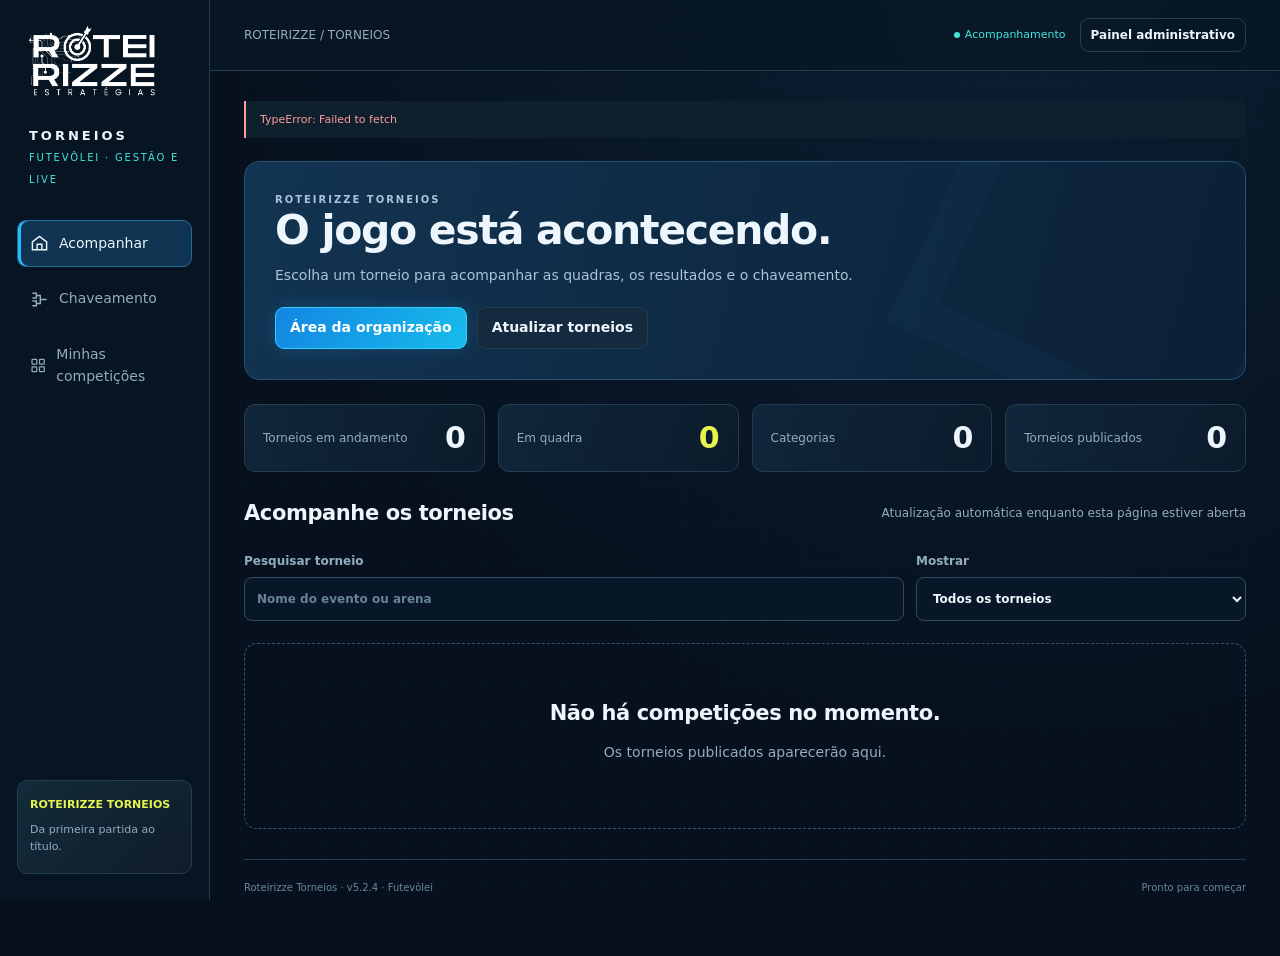
==== commit 430054a5: "5.2.4" ====
--- a/index.html
+++ b/index.html
@@ -1,3 +1,3 @@
 <!doctype html>
 <html lang="pt-BR"><head><meta charset="utf-8"><script>/* Keep assets relative to the project folder on clean routes ending in /. */
-(function(){if(!location.pathname.endsWith('/'))return;var parts=location.pathname.split('/').filter(Boolean),leaf=(parts.pop()||'').toLowerCase();if(['admin','inscricoes','chaveamento','index'].indexOf(leaf)<0)return;var base=document.createElement('base');base.href='../';document.head.appendChild(base);})();</script><meta name="referrer" content="no-referrer"><script src="auth-redirect.js?v=5.2.3" defer></script><meta name="viewport" content="width=device-width,initial-scale=1"><meta name="theme-color" content="#071321"><title>Acompanhar | Roteirizze Torneios</title><meta name="description" content="Categorias, sorteio e acompanhamento de competições de futevôlei."><link rel="icon" href="assets/favicon.ico?v=5.2.3" sizes="any"><link rel="icon" href="assets/favicon-32.png?v=5.2.3" type="image/png" sizes="32x32"><link rel="apple-touch-icon" href="assets/apple-touch-icon.png?v=5.2.3"><link rel="stylesheet" href="styles.css?v=5.2.3"><script src="templates.js?v=5.2.3" defer></script><script src="routing.js?v=5.2.3" defer></script><script src="engine.js?v=5.2.3" defer></script><script src="layout.js?v=5.2.3" defer></script><script src="config.js?v=5.2.3" defer></script><script src="vendor/supabase.js?v=2.118.0" defer></script><script src="cloud.js?v=5.2.3" defer></script><script src="viewport.js?v=5.2.3" defer></script><script src="print-bracket.js?v=5.2.3" defer></script><script src="portal.js?v=5.2.3" defer></script><script src="features.js?v=5.2.3" defer></script><script src="draw-show.js?v=5.2.3" defer></script><script src="management.js?v=5.2.3" defer></script><script src="category-memory.js?v=5.2.3" defer></script><script src="app.js?v=5.2.3" defer></script></head><body><div id="app"></div><dialog id="modal"></dialog><div id="toast" role="status" aria-live="polite"></div><noscript>Ative o JavaScript para usar o painel e acompanhar a competição.</noscript></body></html>+(function(){if(!location.pathname.endsWith('/'))return;var parts=location.pathname.split('/').filter(Boolean),leaf=(parts.pop()||'').toLowerCase();if(['admin','inscricoes','chaveamento','index'].indexOf(leaf)<0)return;var base=document.createElement('base');base.href='../';document.head.appendChild(base);})();</script><meta name="referrer" content="no-referrer"><script src="auth-redirect.js?v=5.2.4" defer></script><meta name="viewport" content="width=device-width,initial-scale=1"><meta name="theme-color" content="#071321"><title>Acompanhar | Roteirizze Torneios</title><meta name="description" content="Categorias, sorteio e acompanhamento de competições de futevôlei."><link rel="icon" href="assets/favicon.ico?v=5.2.4" sizes="any"><link rel="icon" href="assets/favicon-32.png?v=5.2.4" type="image/png" sizes="32x32"><link rel="apple-touch-icon" href="assets/apple-touch-icon.png?v=5.2.4"><link rel="stylesheet" href="styles.css?v=5.2.4"><script src="templates.js?v=5.2.4" defer></script><script src="routing.js?v=5.2.4" defer></script><script src="engine.js?v=5.2.4" defer></script><script src="layout.js?v=5.2.4" defer></script><script src="config.js?v=5.2.4" defer></script><script src="vendor/supabase.js?v=2.118.0" defer></script><script src="cloud.js?v=5.2.4" defer></script><script src="viewport.js?v=5.2.4" defer></script><script src="print-bracket.js?v=5.2.4" defer></script><script src="portal.js?v=5.2.4" defer></script><script src="features.js?v=5.2.4" defer></script><script src="draw-show.js?v=5.2.4" defer></script><script src="management.js?v=5.2.4" defer></script><script src="category-memory.js?v=5.2.4" defer></script><script src="app.js?v=5.2.4" defer></script></head><body><div id="app"></div><dialog id="modal"></dialog><div id="toast" role="status" aria-live="polite"></div><noscript>Ative o JavaScript para usar o painel e acompanhar a competição.</noscript></body></html>
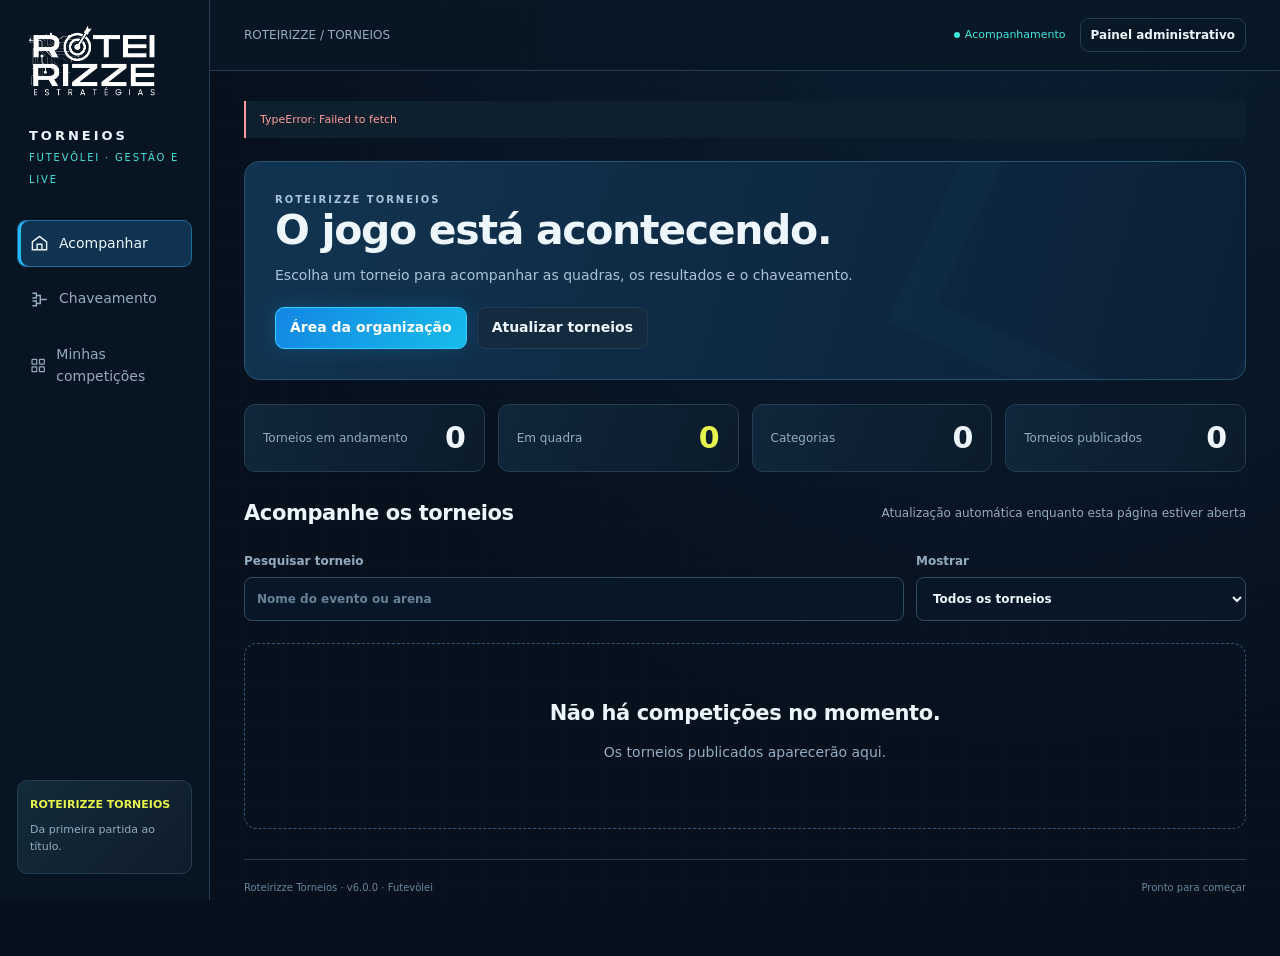
==== commit 3b89488c: "6.0.0 v6.0.0 — Ampliação das tabelas e correção dos cruzamentos  - Adiciona tabelas de 25, 26, 27," ====
--- a/index.html
+++ b/index.html
@@ -1,3 +1,3 @@
 <!doctype html>
 <html lang="pt-BR"><head><meta charset="utf-8"><script>/* Keep assets relative to the project folder on clean routes ending in /. */
-(function(){if(!location.pathname.endsWith('/'))return;var parts=location.pathname.split('/').filter(Boolean),leaf=(parts.pop()||'').toLowerCase();if(['admin','inscricoes','chaveamento','index'].indexOf(leaf)<0)return;var base=document.createElement('base');base.href='../';document.head.appendChild(base);})();</script><meta name="referrer" content="no-referrer"><script src="auth-redirect.js?v=5.2.4" defer></script><meta name="viewport" content="width=device-width,initial-scale=1"><meta name="theme-color" content="#071321"><title>Acompanhar | Roteirizze Torneios</title><meta name="description" content="Categorias, sorteio e acompanhamento de competições de futevôlei."><link rel="icon" href="assets/favicon.ico?v=5.2.4" sizes="any"><link rel="icon" href="assets/favicon-32.png?v=5.2.4" type="image/png" sizes="32x32"><link rel="apple-touch-icon" href="assets/apple-touch-icon.png?v=5.2.4"><link rel="stylesheet" href="styles.css?v=5.2.4"><script src="templates.js?v=5.2.4" defer></script><script src="routing.js?v=5.2.4" defer></script><script src="engine.js?v=5.2.4" defer></script><script src="layout.js?v=5.2.4" defer></script><script src="config.js?v=5.2.4" defer></script><script src="vendor/supabase.js?v=2.118.0" defer></script><script src="cloud.js?v=5.2.4" defer></script><script src="viewport.js?v=5.2.4" defer></script><script src="print-bracket.js?v=5.2.4" defer></script><script src="portal.js?v=5.2.4" defer></script><script src="features.js?v=5.2.4" defer></script><script src="draw-show.js?v=5.2.4" defer></script><script src="management.js?v=5.2.4" defer></script><script src="category-memory.js?v=5.2.4" defer></script><script src="app.js?v=5.2.4" defer></script></head><body><div id="app"></div><dialog id="modal"></dialog><div id="toast" role="status" aria-live="polite"></div><noscript>Ative o JavaScript para usar o painel e acompanhar a competição.</noscript></body></html>+(function(){if(!location.pathname.endsWith('/'))return;var parts=location.pathname.split('/').filter(Boolean),leaf=(parts.pop()||'').toLowerCase();if(['admin','inscricoes','chaveamento','index'].indexOf(leaf)<0)return;var base=document.createElement('base');base.href='../';document.head.appendChild(base);})();</script><meta name="referrer" content="no-referrer"><script src="auth-redirect.js?v=6.0.0" defer></script><meta name="viewport" content="width=device-width,initial-scale=1"><meta name="theme-color" content="#071321"><title>Acompanhar | Roteirizze Torneios</title><meta name="description" content="Categorias, sorteio e acompanhamento de competições de futevôlei."><link rel="icon" href="assets/favicon.ico?v=6.0.0" sizes="any"><link rel="icon" href="assets/favicon-32.png?v=6.0.0" type="image/png" sizes="32x32"><link rel="apple-touch-icon" href="assets/apple-touch-icon.png?v=6.0.0"><link rel="stylesheet" href="styles.css?v=6.0.0"><script src="templates.js?v=6.0.0" defer></script><script src="routing.js?v=6.0.0" defer></script><script src="crossings.js?v=6.0.0" defer></script><script src="engine.js?v=6.0.0" defer></script><script src="layout.js?v=6.0.0" defer></script><script src="config.js?v=6.0.0" defer></script><script src="vendor/supabase.js?v=2.118.0" defer></script><script src="cloud.js?v=6.0.0" defer></script><script src="viewport.js?v=6.0.0" defer></script><script src="print-bracket.js?v=6.0.0" defer></script><script src="portal.js?v=6.0.0" defer></script><script src="features.js?v=6.0.0" defer></script><script src="draw-show.js?v=6.0.0" defer></script><script src="management.js?v=6.0.0" defer></script><script src="category-memory.js?v=6.0.0" defer></script><script src="app.js?v=6.0.0" defer></script></head><body><div id="app"></div><dialog id="modal"></dialog><div id="toast" role="status" aria-live="polite"></div><noscript>Ative o JavaScript para usar o painel e acompanhar a competição.</noscript></body></html>
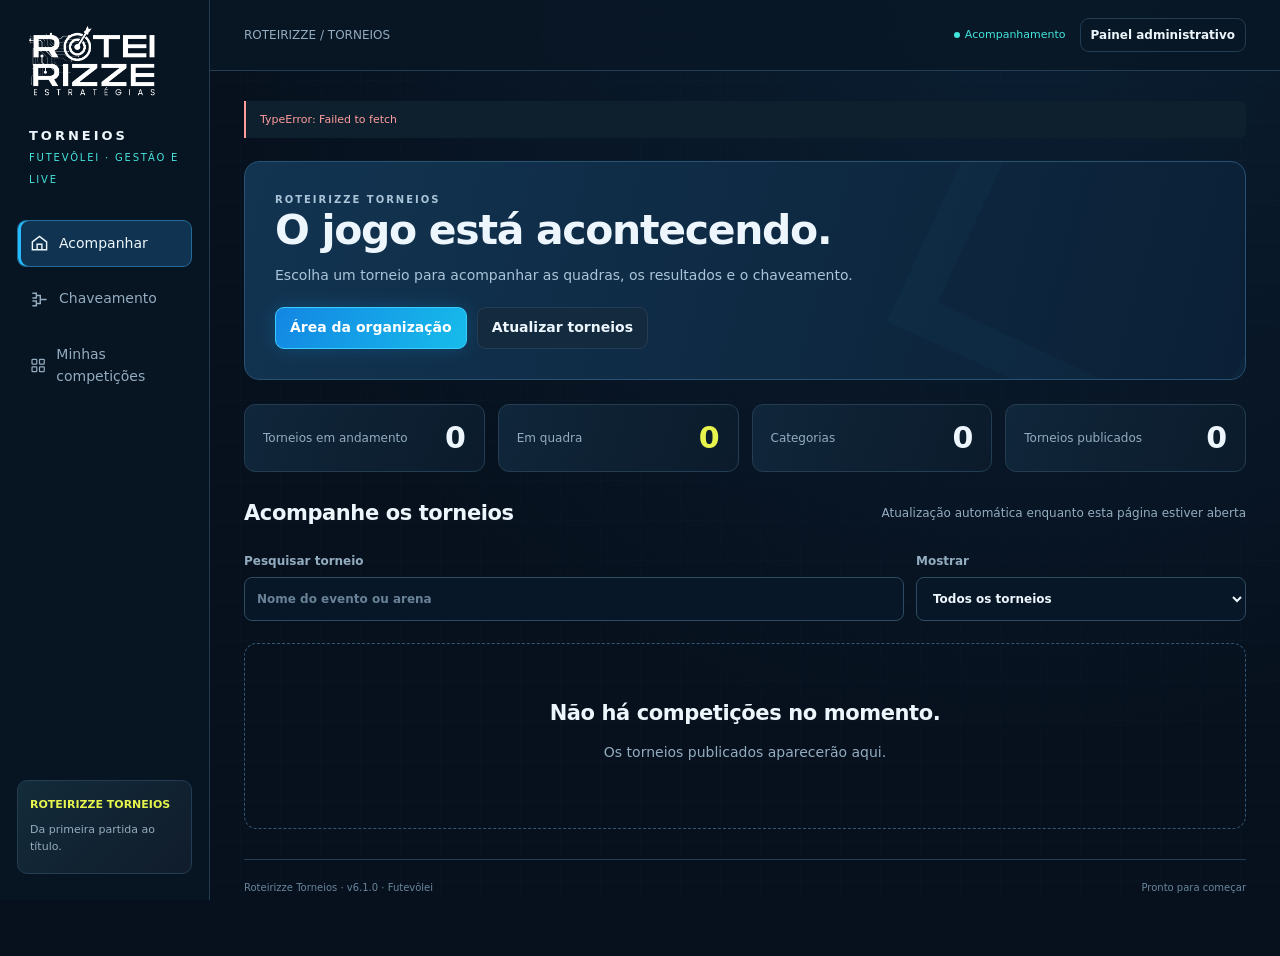
==== commit c625bb8b: "V6.0.2" ====
--- a/index.html
+++ b/index.html
@@ -1,3 +1,3 @@
 <!doctype html>
 <html lang="pt-BR"><head><meta charset="utf-8"><script>/* Keep assets relative to the project folder on clean routes ending in /. */
-(function(){if(!location.pathname.endsWith('/'))return;var parts=location.pathname.split('/').filter(Boolean),leaf=(parts.pop()||'').toLowerCase();if(['admin','inscricoes','chaveamento','index'].indexOf(leaf)<0)return;var base=document.createElement('base');base.href='../';document.head.appendChild(base);})();</script><meta name="referrer" content="no-referrer"><script src="auth-redirect.js?v=6.0.0" defer></script><meta name="viewport" content="width=device-width,initial-scale=1"><meta name="theme-color" content="#071321"><title>Acompanhar | Roteirizze Torneios</title><meta name="description" content="Categorias, sorteio e acompanhamento de competições de futevôlei."><link rel="icon" href="assets/favicon.ico?v=6.0.0" sizes="any"><link rel="icon" href="assets/favicon-32.png?v=6.0.0" type="image/png" sizes="32x32"><link rel="apple-touch-icon" href="assets/apple-touch-icon.png?v=6.0.0"><link rel="stylesheet" href="styles.css?v=6.0.0"><script src="templates.js?v=6.0.0" defer></script><script src="routing.js?v=6.0.0" defer></script><script src="crossings.js?v=6.0.0" defer></script><script src="engine.js?v=6.0.0" defer></script><script src="layout.js?v=6.0.0" defer></script><script src="config.js?v=6.0.0" defer></script><script src="vendor/supabase.js?v=2.118.0" defer></script><script src="cloud.js?v=6.0.0" defer></script><script src="viewport.js?v=6.0.0" defer></script><script src="print-bracket.js?v=6.0.0" defer></script><script src="portal.js?v=6.0.0" defer></script><script src="features.js?v=6.0.0" defer></script><script src="draw-show.js?v=6.0.0" defer></script><script src="management.js?v=6.0.0" defer></script><script src="category-memory.js?v=6.0.0" defer></script><script src="app.js?v=6.0.0" defer></script></head><body><div id="app"></div><dialog id="modal"></dialog><div id="toast" role="status" aria-live="polite"></div><noscript>Ative o JavaScript para usar o painel e acompanhar a competição.</noscript></body></html>+(function(){if(!location.pathname.endsWith('/'))return;var parts=location.pathname.split('/').filter(Boolean),leaf=(parts.pop()||'').toLowerCase();if(['admin','inscricoes','chaveamento','index'].indexOf(leaf)<0)return;var base=document.createElement('base');base.href='../';document.head.appendChild(base);})();</script><meta name="referrer" content="no-referrer"><script src="auth-redirect.js?v=6.1.0" defer></script><meta name="viewport" content="width=device-width,initial-scale=1"><meta name="theme-color" content="#071321"><title>Acompanhar | Roteirizze Torneios</title><meta name="description" content="Categorias, sorteio e acompanhamento de competições de futevôlei."><link rel="icon" href="assets/favicon.ico?v=6.1.0" sizes="any"><link rel="icon" href="assets/favicon-32.png?v=6.1.0" type="image/png" sizes="32x32"><link rel="apple-touch-icon" href="assets/apple-touch-icon.png?v=6.1.0"><link rel="stylesheet" href="styles.css?v=6.1.0"><script src="templates.js?v=6.1.0" defer></script><script src="routing.js?v=6.1.0" defer></script><script src="crossings.js?v=6.1.0" defer></script><script src="engine.js?v=6.1.0" defer></script><script src="match-origins.js?v=6.1.0" defer></script><script src="layout.js?v=6.1.0" defer></script><script src="config.js?v=6.1.0" defer></script><script src="vendor/supabase.js?v=2.118.0" defer></script><script src="cloud.js?v=6.1.0" defer></script><script src="viewport.js?v=6.1.0" defer></script><script src="print-bracket.js?v=6.1.0" defer></script><script src="portal.js?v=6.1.0" defer></script><script src="features.js?v=6.1.0" defer></script><script src="draw-show.js?v=6.1.0" defer></script><script src="management.js?v=6.1.0" defer></script><script src="category-memory.js?v=6.1.0" defer></script><script src="app.js?v=6.1.0" defer></script></head><body><div id="app"></div><dialog id="modal"></dialog><div id="toast" role="status" aria-live="polite"></div><noscript>Ative o JavaScript para usar o painel e acompanhar a competição.</noscript></body></html>
--- a/styles.css
+++ b/styles.css
@@ -94,3 +94,8 @@
 
 /* A navegação move apenas uma camada composta, sem redimensionar a tabela. */
 .championship-scroll{position:relative;overflow:hidden!important;touch-action:none;-webkit-overflow-scrolling:auto;overflow-anchor:none}.bracket-surface{position:absolute;inset:0;width:100%!important;height:100%!important;overflow:hidden;contain:layout paint}.bracket-scale{left:0;top:0;transform-origin:0 0;will-change:transform;transition:none!important}.bracket-scale .match{touch-action:none}.championship-scroll *{-webkit-user-drag:none}
+
+/* Pending routes expose the eligible source games without promising a fixed pairing. */
+.origin-options{display:block;font-size:12px;line-height:1.35;color:var(--muted);margin-top:4px;font-weight:400}.team-row.pending>span{overflow-wrap:anywhere}.bracket-node .origin-options{font-size:11px}.match-footer{flex-wrap:wrap;gap:5px}.match-footer>span{overflow-wrap:anywhere}
+
+.match-destinations{margin:7px 0 0;padding-top:6px;border-top:1px solid var(--line);font-size:12px;line-height:1.4;color:var(--cyan);overflow-wrap:anywhere}.bracket-node .match-destinations{font-size:11px}@media print{.match-destinations{color:#173247}}
